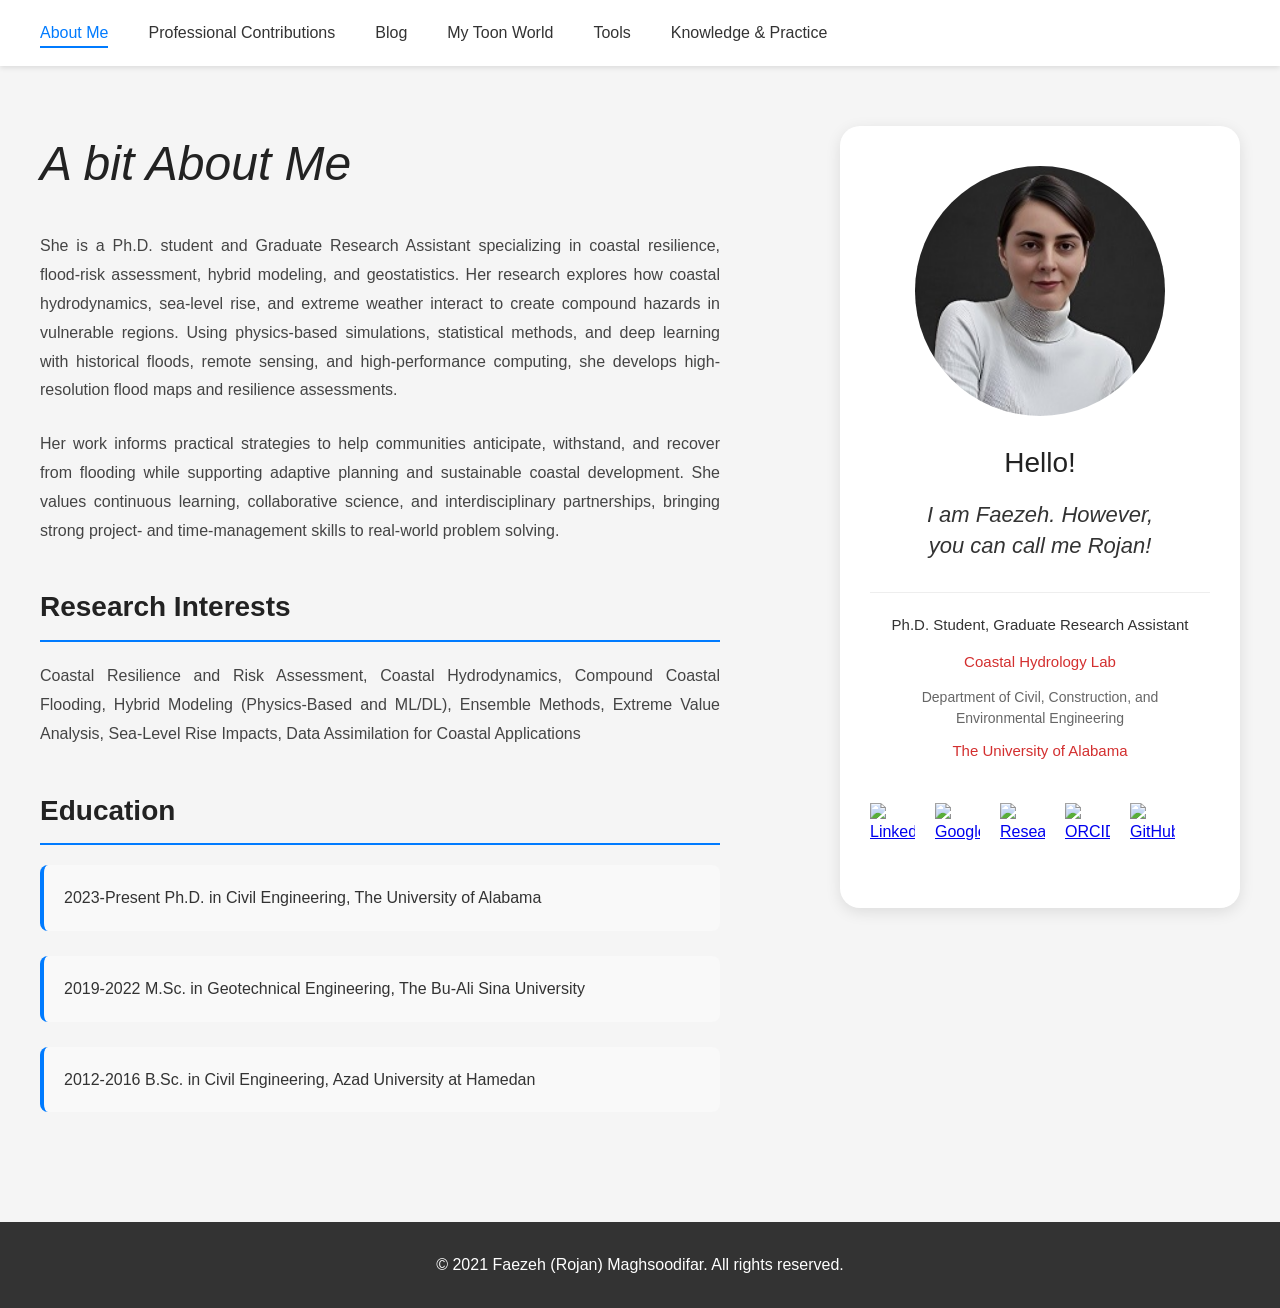
==== index.html @ 243ec088 "Refactor profile card and social links layout" ====
<!DOCTYPE html>
<html lang="en">
<head>
    <meta charset="UTF-8">
    <meta name="viewport" content="width=device-width, initial-scale=1.0">
    <title>Faezeh (Rojan) - Coastal Resilience Researcher</title>
    <link rel="stylesheet" href="styles.css">
</head>
<body>
    <nav class="navbar">
        <div class="nav-container">
            <ul class="nav-menu">
                <li><a href="index.html" class="active">About Me</a></li>
                <li><a href="professional-contributions.html">Professional Contributions</a></li>
                <li><a href="blog.html">Blog</a></li>
                <li><a href="my-toon-world.html">My Toon World</a></li>
                <li><a href="tools.html">Tools</a></li>
                <li><a href="knowledge-practice.html">Knowledge & Practice</a></li>
            </ul>
        </div>
    </nav>

    <main class="main-content">
        <section class="about-section">
            <div class="about-text">
                <h1 class="about-title">A bit About Me</h1>
                
                <p class="about-paragraph">
                    She is a Ph.D. student and Graduate Research Assistant specializing in coastal resilience, 
                    flood-risk assessment, hybrid modeling, and geostatistics. Her research explores how coastal 
                    hydrodynamics, sea-level rise, and extreme weather interact to create compound hazards in 
                    vulnerable regions. Using physics-based simulations, statistical methods, and deep learning 
                    with historical floods, remote sensing, and high-performance computing, she develops 
                    high-resolution flood maps and resilience assessments.
                </p>

                <p class="about-paragraph">
                    Her work informs practical strategies to help communities anticipate, withstand, and recover 
                    from flooding while supporting adaptive planning and sustainable coastal development. She values 
                    continuous learning, collaborative science, and interdisciplinary partnerships, bringing strong 
                    project- and time-management skills to real-world problem solving.
                </p>

                <h2 class="section-title">Research Interests</h2>
                <p class="research-interests">
                    Coastal Resilience and Risk Assessment, Coastal Hydrodynamics, Compound Coastal Flooding, Hybrid 
                    Modeling (Physics-Based and ML/DL), Ensemble Methods, Extreme Value Analysis, Sea-Level Rise 
                    Impacts, Data Assimilation for Coastal Applications
                </p>

                <h2 class="section-title">Education</h2>
                <div class="education-section">
                    <div class="education-item">
                        <span class="edu-years">2023-Present</span>
                        <span class="edu-details">Ph.D. in Civil Engineering, <span class="uni-red">The University of Alabama</span></span>
                    </div>

                    <div class="education-item">
                        <span class="edu-years">2019-2022</span>
                        <span class="edu-details">M.Sc. in Geotechnical Engineering, <span class="uni-blue">The Bu-Ali Sina University</span></span>
                    </div>

                    <div class="education-item">
                        <span class="edu-years">2012-2016</span>
                        <span class="edu-details">B.Sc. in Civil Engineering, <span class="uni-blue">Azad University at Hamedan</span></span>
                    </div>
                </div>
            </div>

            <div class="profile-card">
                <div class="profile-image">
                    <img src="profile-photo.jpg" alt="Faezeh (Rojan)">
                </div>                
                <h2 class="greeting">Hello!</h2>
                <p class="name-intro">
                    <em>I am Faezeh. However,<br>you can call me Rojan!</em>
                </p>
                <div class="profile-details">
                    <p class="profile-title">Ph.D. Student, Graduate Research Assistant</p>
                    <p class="profile-link">
                        <a href="https://sites.ua.edu/hmoftakhari/people/" target="_blank">Coastal Hydrology Lab</a>
                    </p>
                    <p class="profile-dept">
                        Department of Civil, Construction, and<br>Environmental Engineering
                    </p>
                    <p class="profile-university">The University of Alabama</p>
                               <div class="social-links">
                    <a href="https://www.linkedin.com/in/faezeh-maghsoodifar" target="_blank" class="social-icon linkedin" title="LinkedIn">
                        <img src="https://cdn-icons-png.flaticon.com/512/174/174857.png" alt="LinkedIn">
                    </a>
                    <a href="https://scholar.google.com/citations?user=z58AdmgAAAAJ&hl=en" target="_blank" class="social-icon google-scholar" title="Google Scholar">
                        <img src="https://upload.wikimedia.org/wikipedia/commons/c/c7/Google_Scholar_logo.svg" alt="Google Scholar">
                    </a>
                    <a href="https://www.researchgate.net/profile/Faezeh-Maghsoodifar" target="_blank" class="social-icon researchgate" title="ResearchGate">
                        <img src="https://upload.wikimedia.org/wikipedia/commons/5/5e/ResearchGate_icon_SVG.svg" alt="ResearchGate">
                    </a>
                    <a href="https://orcid.org/0000-0002-6522-0712" target="_blank" class="social-icon orcid" title="ORCID">
                        <img src="https://upload.wikimedia.org/wikipedia/commons/0/06/ORCID_iD.svg" alt="ORCID">
                    </a>
                    <a href="https://github.com/FaezehMagFar" target="_blank" class="social-icon github" title="GitHub">
                        <img src="https://cdn-icons-png.flaticon.com/512/733/733553.png" alt="GitHub">
                    </a>
                </div>
                </div>
            </div>
        </section>
    </main>

    <footer class="footer">
        <p>&copy; 2021 Faezeh (Rojan) Maghsoodifar. All rights reserved.</p>
    </footer>
</body>
</html>
---- styles.css ----
/* Reset and Base Styles */
* {
    margin: 0;
    padding: 0;
    box-sizing: border-box;
}

body {
    font-family: 'Segoe UI', Tahoma, Geneva, Verdana, sans-serif;
    line-height: 1.6;
    color: #333;
    background-color: #f5f5f5;
}

/* Navigation Bar */
.navbar {
    background-color: #ffffff;
    box-shadow: 0 2px 5px rgba(0, 0, 0, 0.1);
    position: sticky;
    top: 0;
    z-index: 1000;
    padding: 0;
}

.nav-container {
    max-width: 1400px;
    margin: 0 auto;
    display: flex;
    justify-content: space-between;
    align-items: center;
    padding: 20px 40px;
}

.nav-menu {
    display: flex;
    list-style: none;
    gap: 40px;
}

.nav-menu a {
    text-decoration: none;
    color: #333;
    font-size: 16px;
    font-weight: 500;
    transition: color 0.3s ease;
    padding: 5px 0;
}

.nav-menu a:hover,
.nav-menu a.active {
    color: #007bff;
}

.nav-menu a.active {
    border-bottom: 2px solid #007bff;
}

.login-btn {
    display: flex;
    align-items: center;
    gap: 8px;
    padding: 10px 20px;
    background-color: transparent;
    border: 1px solid #ddd;
    border-radius: 20px;
    cursor: pointer;
    font-size: 14px;
    color: #666;
    transition: all 0.3s ease;
}

.login-btn:hover {
    background-color: #f0f0f0;
    border-color: #999;
}

.user-icon {
    font-size: 18px;
}

/* Main Content */
.main-content {
    max-width: 1400px;
    margin: 60px auto;
    padding: 0 40px;
}

/* About Section */
.about-section {
    display: grid;
    grid-template-columns: 1fr 400px;
    gap: 80px;
    align-items: start;
}

.about-text {
    padding-right: 40px;
}

.about-title {
    font-size: 48px;
    font-style: italic;
    font-weight: 400;
    margin-bottom: 30px;
    color: #222;
}

.about-paragraph {
    font-size: 16px;
    line-height: 1.8;
    margin-bottom: 25px;
    color: #444;
    text-align: justify;
}

/* Social Links */
.social-links {
    display: flex;
    gap: 20px;
    margin-top: 40px;
}

/* Research Interests Section */
.section-title {
    font-size: 28px;
    font-weight: 600;
    color: #222;
    margin-top: 40px;
    margin-bottom: 20px;
    border-bottom: 2px solid #007bff;
    padding-bottom: 10px;
}

.research-interests {
    font-size: 16px;
    line-height: 1.8;
    color: #444;
    text-align: justify;
    margin-bottom: 30px;
}

/* Education Section */
.education-section {
    display: flex;
    flex-direction: column;
    gap: 25px;
    margin-bottom: 30px;
}

.education-item {
    padding: 20px;
    background-color: #f9f9f9;
    border-radius: 8px;
    border-left: 4px solid #007bff;
}

.education-header {
    display: flex;
    justify-content: space-between;
    align-items: baseline;
    margin-bottom: 8px;
    flex-wrap: wrap;
    gap: 10px;
}

.degree {
    font-size: 18px;
    font-weight: 600;
    color: #222;
    margin: 0;
}

.years {
    font-size: 14px;
    color: #666;
    font-weight: 500;
}

.institution {
    font-size: 15px;
    color: #555;
    margin: 0;
}

/* Social Links */
.social-links {
    display: flex;
    gap: 20px;
    margin-top: 40px;
}

.social-icon {
    width: 45px;
    height: 45px;
    display: flex;
    align-items: center;
    justify-content: center;
    transition: transform 0.3s ease;
}

.social-icon img {
    width: 100%;
    height: 100%;
    object-fit: contain;
}

.social-icon:hover {
    transform: translateY(-3px);
}

/* Profile Card */
.profile-card {
    background-color: #fff;
    border-radius: 20px;
    padding: 40px 30px;
    box-shadow: 0 4px 15px rgba(0, 0, 0, 0.1);
    text-align: center;
    position: sticky;
    top: 120px;
}

.profile-image {
    width: 250px;
    height: 250px;
    margin: 0 auto 25px;
    border-radius: 50%;
    overflow: hidden;
    background-color: #f0f0f0;
}

.profile-image img {
    width: 100%;
    height: 100%;
    object-fit: cover;
}

.greeting {
    font-size: 28px;
    font-weight: 500;
    margin-bottom: 15px;
    color: #222;
}

.name-intro {
    font-size: 22px;
    font-style: italic;
    margin-bottom: 30px;
    color: #333;
    line-height: 1.4;
}

.profile-details {
    text-align: center;
    padding: 20px 0;
    border-top: 1px solid #eee;
}

.profile-title {
    font-size: 15px;
    font-weight: 500;
    margin-bottom: 12px;
    color: #333;
}

.profile-link {
    margin-bottom: 12px;
}

.profile-link a {
    color: #d32f2f;
    text-decoration: none;
    font-weight: 500;
    font-size: 15px;
}

.profile-link a:hover {
    text-decoration: underline;
}

.profile-dept {
    font-size: 14px;
    color: #666;
    margin-bottom: 10px;
    line-height: 1.5;
}

.profile-university {
    font-size: 15px;
    color: #d32f2f;
    font-weight: 500;
}

/* Footer */
.footer {
    background-color: #333;
    color: #fff;
    text-align: center;
    padding: 30px 20px;
    margin-top: 80px;
}

/* Page Header */
.page-header {
    text-align: center;
    margin-bottom: 60px;
}

.page-header h1 {
    font-size: 48px;
    font-weight: 600;
    color: #222;
    margin-bottom: 15px;
}

.subtitle {
    font-size: 18px;
    color: #666;
    font-style: italic;
}

/* Content Sections */
.content-section {
    margin-bottom: 60px;
}

.content-section h2 {
    font-size: 32px;
    color: #222;
    margin-bottom: 30px;
    border-bottom: 3px solid #007bff;
    padding-bottom: 10px;
}

/* Publications & Presentations */
.publications-list,
.presentations-list,
.projects-list {
    display: flex;
    flex-direction: column;
    gap: 30px;
}

.publication-item,
.presentation-item,
.project-item {
    background-color: #fff;
    padding: 30px;
    border-radius: 10px;
    box-shadow: 0 2px 8px rgba(0, 0, 0, 0.1);
    transition: transform 0.3s ease, box-shadow 0.3s ease;
}

.publication-item:hover,
.presentation-item:hover,
.project-item:hover {
    transform: translateY(-5px);
    box-shadow: 0 4px 15px rgba(0, 0, 0, 0.15);
}

.publication-item h3,
.presentation-item h3,
.project-item h3 {
    font-size: 22px;
    color: #007bff;
    margin-bottom: 10px;
}

.authors,
.journal,
.conference,
.project-role,
.project-duration {
    color: #666;
    font-size: 14px;
    margin-bottom: 8px;
}

.description {
    color: #444;
    line-height: 1.6;
    margin-top: 15px;
}

.read-more {
    display: inline-block;
    margin-top: 15px;
    color: #007bff;
    text-decoration: none;
    font-weight: 500;
    transition: color 0.3s ease;
}

.read-more:hover {
    color: #0056b3;
}

/* Blog Section */
.blog-section {
    display: flex;
    flex-direction: column;
    gap: 40px;
}

.blog-post {
    background-color: #fff;
    padding: 40px;
    border-radius: 10px;
    box-shadow: 0 2px 8px rgba(0, 0, 0, 0.1);
}

.post-date {
    color: #999;
    font-size: 14px;
    margin-bottom: 10px;
}

.post-title {
    font-size: 28px;
    color: #222;
    margin-bottom: 15px;
}

.post-meta {
    display: flex;
    gap: 20px;
    margin-bottom: 20px;
    font-size: 14px;
    color: #666;
}

.post-excerpt {
    color: #444;
    line-height: 1.8;
    margin-bottom: 20px;
}

/* Gallery Section (My Toon World) */
.gallery-section {
    padding: 20px 0;
}

.gallery-grid {
    display: grid;
    grid-template-columns: repeat(auto-fill, minmax(300px, 1fr));
    gap: 30px;
}

.gallery-item {
    background-color: #fff;
    border-radius: 10px;
    overflow: hidden;
    box-shadow: 0 2px 8px rgba(0, 0, 0, 0.1);
    transition: transform 0.3s ease;
}

.gallery-item:hover {
    transform: translateY(-5px);
}

.gallery-image {
    width: 100%;
    height: 250px;
    background-color: #f0f0f0;
    overflow: hidden;
}

.gallery-image img {
    width: 100%;
    height: 100%;
    object-fit: cover;
}

.gallery-title {
    font-size: 20px;
    color: #222;
    padding: 20px 20px 10px;
}

.gallery-description {
    color: #666;
    padding: 0 20px 20px;
    line-height: 1.6;
}

/* Tools Section */
.tools-section {
    display: flex;
    flex-direction: column;
    gap: 50px;
}

.tools-category h2 {
    font-size: 28px;
    color: #222;
    margin-bottom: 25px;
    border-bottom: 2px solid #007bff;
    padding-bottom: 10px;
}

.tools-grid {
    display: grid;
    grid-template-columns: repeat(auto-fill, minmax(350px, 1fr));
    gap: 25px;
}

.tool-card {
    background-color: #fff;
    padding: 30px;
    border-radius: 10px;
    box-shadow: 0 2px 8px rgba(0, 0, 0, 0.1);
    transition: transform 0.3s ease;
}

.tool-card:hover {
    transform: translateY(-3px);
}

.tool-card h3 {
    font-size: 22px;
    color: #007bff;
    margin-bottom: 10px;
}

.tool-type {
    color: #999;
    font-size: 14px;
    margin-bottom: 15px;
}

.tool-description {
    color: #444;
    line-height: 1.6;
}

/* Knowledge & Practice */
.methodology-list {
    display: flex;
    flex-direction: column;
    gap: 25px;
}

.methodology-item {
    background-color: #fff;
    padding: 30px;
    border-radius: 10px;
    box-shadow: 0 2px 8px rgba(0, 0, 0, 0.1);
}

.methodology-item h3 {
    font-size: 22px;
    color: #007bff;
    margin-bottom: 15px;
}

.methodology-item p {
    color: #444;
    line-height: 1.6;
}

.skills-grid {
    display: grid;
    grid-template-columns: repeat(auto-fit, minmax(250px, 1fr));
    gap: 30px;
}

.skill-category {
    background-color: #fff;
    padding: 30px;
    border-radius: 10px;
    box-shadow: 0 2px 8px rgba(0, 0, 0, 0.1);
}

.skill-category h3 {
    font-size: 20px;
    color: #007bff;
    margin-bottom: 20px;
}

.skills-list {
    list-style: none;
}

.skills-list li {
    padding: 10px 0;
    color: #444;
    border-bottom: 1px solid #eee;
}

.skills-list li:last-child {
    border-bottom: none;
}

.research-areas {
    display: grid;
    grid-template-columns: repeat(auto-fit, minmax(300px, 1fr));
    gap: 30px;
}

.area-card {
    background-color: #fff;
    padding: 30px;
    border-radius: 10px;
    box-shadow: 0 2px 8px rgba(0, 0, 0, 0.1);
}

.area-card h3 {
    font-size: 22px;
    color: #007bff;
    margin-bottom: 15px;
}

.area-card p {
    color: #444;
    line-height: 1.6;
}

/* Responsive Design */
@media (max-width: 1024px) {
    .about-section {
        grid-template-columns: 1fr;
        gap: 40px;
    }
    
    .profile-card {
        position: relative;
        top: 0;
    }
    
    .nav-menu {
        gap: 20px;
    }
    
    .tools-grid {
        grid-template-columns: 1fr;
    }
}

@media (max-width: 768px) {
    .nav-container {
        flex-direction: column;
        gap: 20px;
    }
    
    .nav-menu {
        flex-wrap: wrap;
        justify-content: center;
        gap: 15px;
    }
    
    .main-content {
        padding: 0 20px;
    }
    
    .about-text {
        padding-right: 0;
    }
    
    .about-title {
        font-size: 36px;
    }
    
    .page-header h1 {
        font-size: 36px;
    }
    
    .gallery-grid {
        grid-template-columns: 1fr;
    }
    
    .skills-grid {
        grid-template-columns: 1fr;
    }
    
    .research-areas {
        grid-template-columns: 1fr;
    }
}
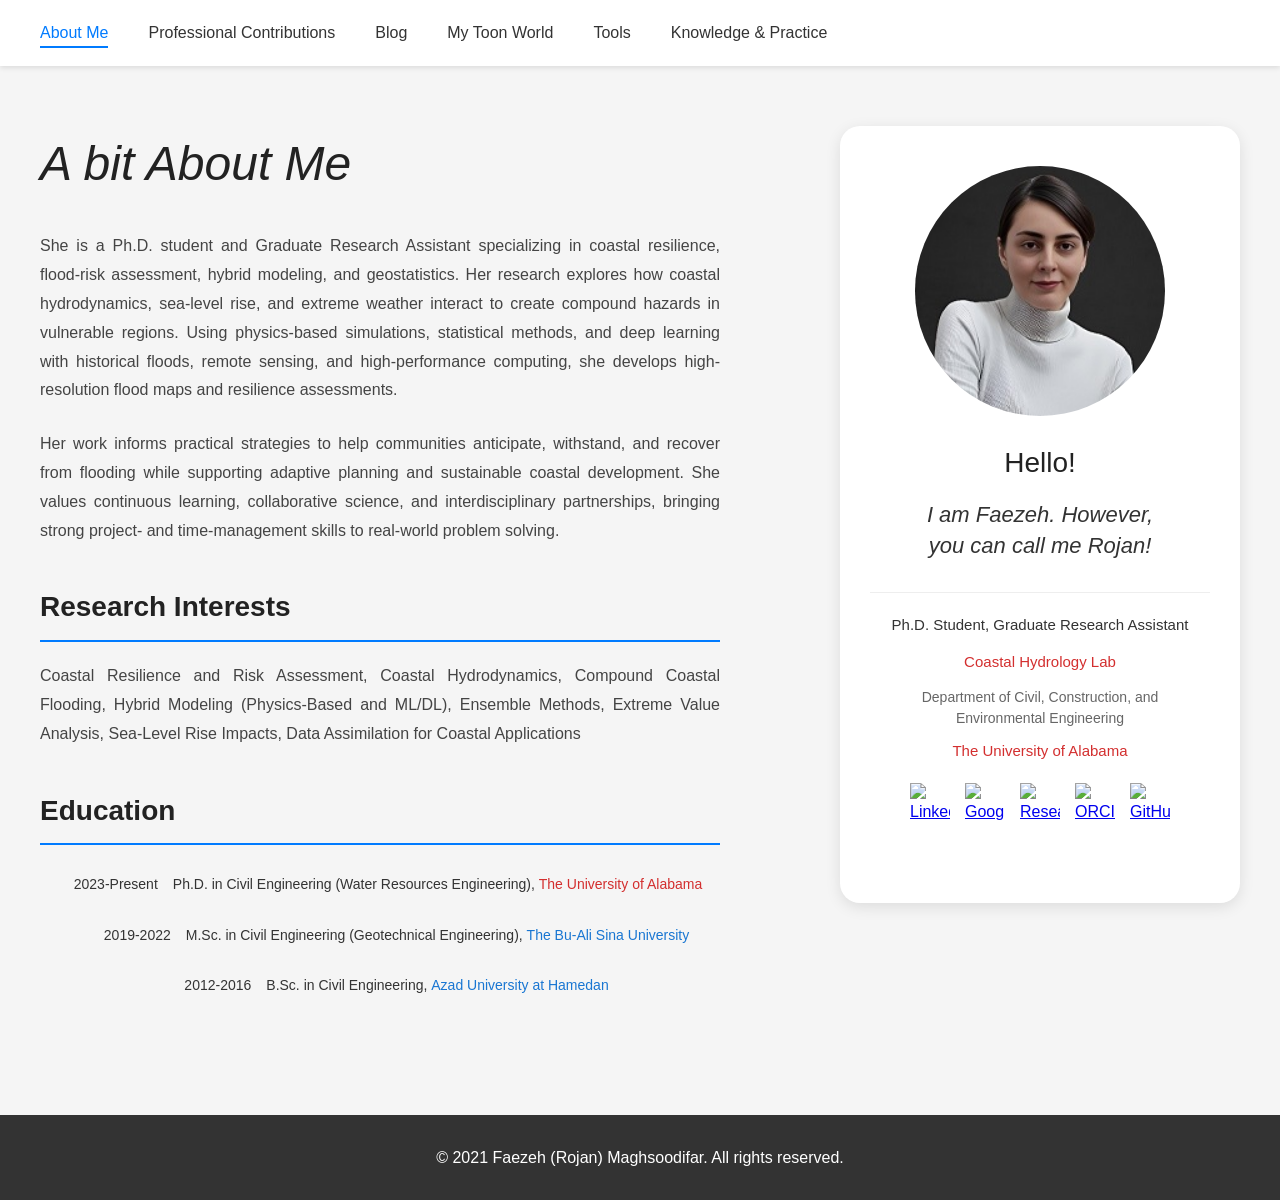
==== commit e3a2332f: "Fix HTML structure in education section" ====
--- a/index.html
+++ b/index.html
@@ -51,17 +51,17 @@
                 <h2 class="section-title">Education</h2>
                 <div class="education-section">
                     <div class="education-item">
-                        <span class="edu-years">2023-Present</span>
-                        <span class="edu-details">Ph.D. in Civil Engineering, <span class="uni-red">The University of Alabama</span></span>
+                        <span class="edu-years">2023-Present</span></span></span>
+                        <span class="edu-details">Ph.D. in Civil Engineering (Water Resources Engineering), <span class="uni-red">The University of Alabama</span></span>
                     </div>
 
                     <div class="education-item">
-                        <span class="edu-years">2019-2022</span>
-                        <span class="edu-details">M.Sc. in Geotechnical Engineering, <span class="uni-blue">The Bu-Ali Sina University</span></span>
+                        <span class="edu-years">2019-2022</span></span></span>
+                        <span class="edu-details">M.Sc. in Civil Engineering (Geotechnical Engineering), <span class="uni-blue">The Bu-Ali Sina University</span></span>
                     </div>
 
                     <div class="education-item">
-                        <span class="edu-years">2012-2016</span>
+                        <span class="edu-years">2012-2016</span></span></span>
                         <span class="edu-details">B.Sc. in Civil Engineering, <span class="uni-blue">Azad University at Hamedan</span></span>
                     </div>
                 </div>
--- a/styles.css
+++ b/styles.css
@@ -143,43 +143,40 @@
 .education-section {
     display: flex;
     flex-direction: column;
-    gap: 25px;
+    gap: 12px;
     margin-bottom: 30px;
+    align-items: center;
 }
 
 .education-item {
-    padding: 20px;
-    background-color: #f9f9f9;
-    border-radius: 8px;
-    border-left: 4px solid #007bff;
-}
-
-.education-header {
-    display: flex;
-    justify-content: space-between;
+    display: flex;
+    gap: 15px;
     align-items: baseline;
-    margin-bottom: 8px;
-    flex-wrap: wrap;
-    gap: 10px;
-}
-
-.degree {
-    font-size: 18px;
-    font-weight: 600;
-    color: #222;
-    margin: 0;
-}
-
-.years {
+    padding: 8px 0;
     font-size: 14px;
-    color: #666;
-    font-weight: 500;
-}
-
-.institution {
-    font-size: 15px;
-    color: #555;
-    margin: 0;
+}
+
+.edu-years {
+    font-weight: 500;
+    color: #333;
+    min-width: 100px;
+    flex-shrink: 0;
+    text-align: right;
+}
+
+.edu-details {
+    color: #333;
+    line-height: 1.6;
+}
+
+.uni-red {
+    color: #d32f2f;
+    font-weight: 500;
+}
+
+.uni-blue {
+    color: #1976d2;
+    font-weight: 500;
 }
 
 /* Social Links */
@@ -187,6 +184,14 @@
     display: flex;
     gap: 20px;
     margin-top: 40px;
+}
+
+/* Social links in profile card */
+.profile-card .social-links {
+    justify-content: center;
+    margin-top: 20px;
+    margin-bottom: 20px;
+    gap: 15px;
 }
 
 .social-icon {
@@ -196,6 +201,11 @@
     align-items: center;
     justify-content: center;
     transition: transform 0.3s ease;
+}
+
+.profile-card .social-icon {
+    width: 40px;
+    height: 40px;
 }
 
 .social-icon img {
@@ -238,6 +248,7 @@
     font-size: 28px;
     font-weight: 500;
     margin-bottom: 15px;
+    margin-top: 10px;
     color: #222;
 }
 
@@ -674,4 +685,13 @@
     .research-areas {
         grid-template-columns: 1fr;
     }
-}
+    
+    .education-item {
+        flex-direction: column;
+        gap: 5px;
+    }
+    
+    .edu-years {
+        min-width: auto;
+    }
+}
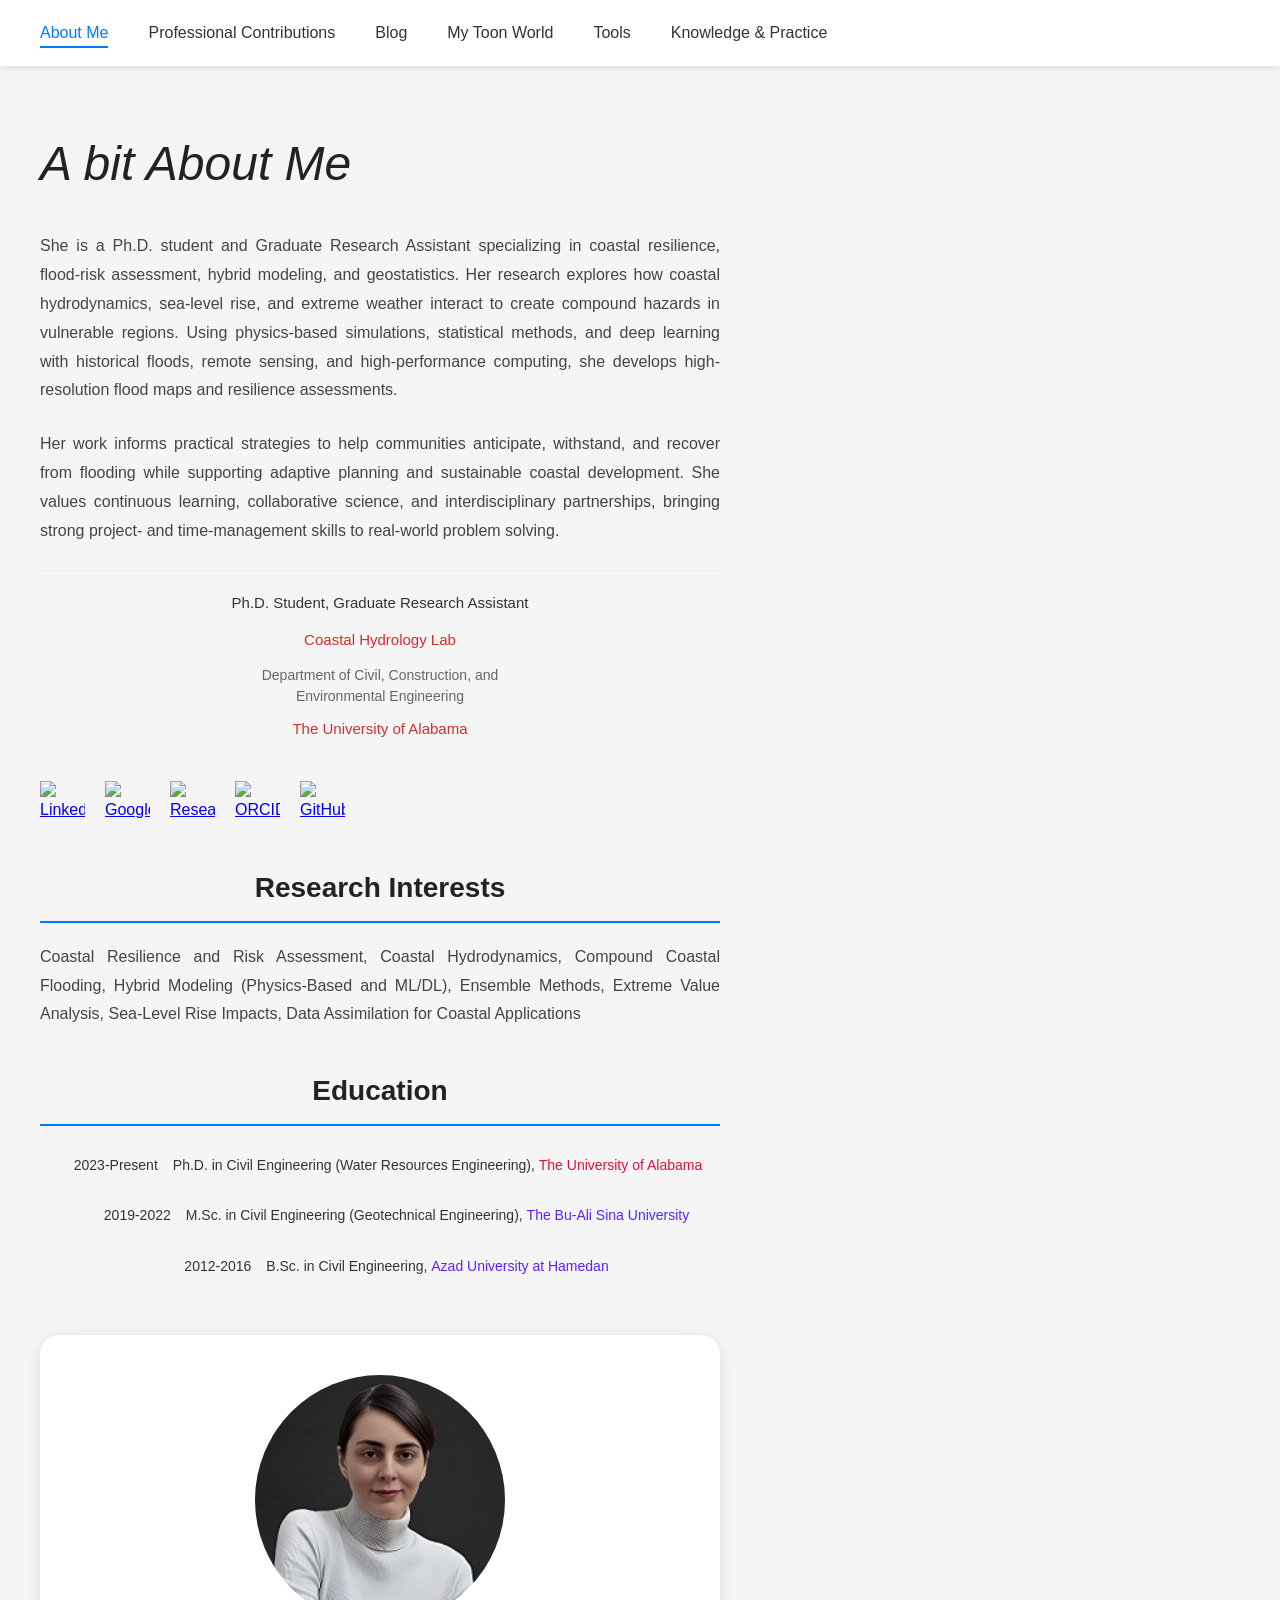
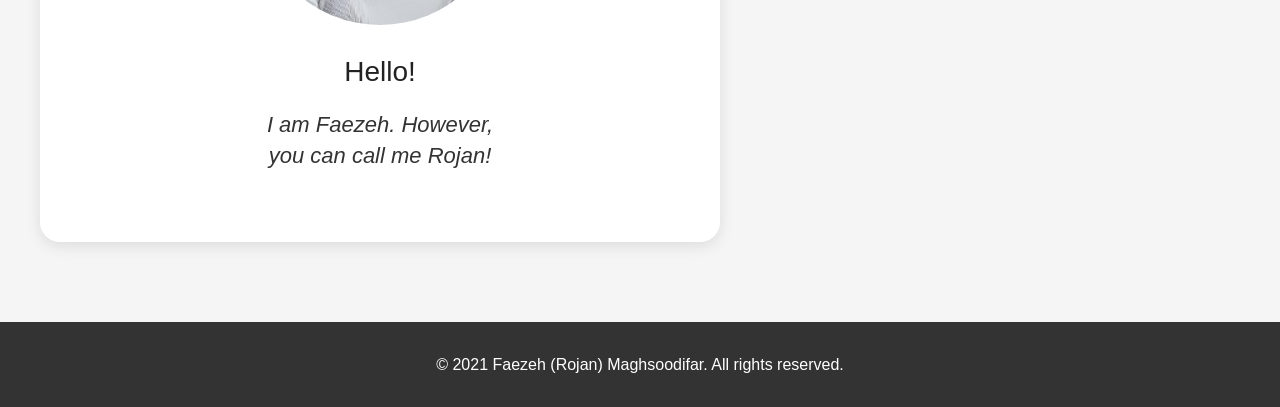
==== commit f0633b08: "Add profile details section to index.html" ====
--- a/index.html
+++ b/index.html
@@ -40,6 +40,32 @@
                     continuous learning, collaborative science, and interdisciplinary partnerships, bringing strong 
                     project- and time-management skills to real-world problem solving.
                 </p>
+                <div class="profile-details">
+                    <p class="profile-title">Ph.D. Student, Graduate Research Assistant</p>
+                    <p class="profile-link">
+                        <a href="https://sites.ua.edu/hmoftakhari/people/" target="_blank">Coastal Hydrology Lab</a>
+                    </p>
+                    <p class="profile-dept">
+                        Department of Civil, Construction, and<br>Environmental Engineering
+                    </p>
+                    <p class="profile-university">The University of Alabama</p>
+                               <div class="social-links">
+                    <a href="https://www.linkedin.com/in/faezeh-maghsoodifar" target="_blank" class="social-icon linkedin" title="LinkedIn">
+                        <img src="https://cdn-icons-png.flaticon.com/512/174/174857.png" alt="LinkedIn">
+                    </a>
+                    <a href="https://scholar.google.com/citations?user=z58AdmgAAAAJ&hl=en" target="_blank" class="social-icon google-scholar" title="Google Scholar">
+                        <img src="https://upload.wikimedia.org/wikipedia/commons/c/c7/Google_Scholar_logo.svg" alt="Google Scholar">
+                    </a>
+                    <a href="https://www.researchgate.net/profile/Faezeh-Maghsoodifar" target="_blank" class="social-icon researchgate" title="ResearchGate">
+                        <img src="https://upload.wikimedia.org/wikipedia/commons/5/5e/ResearchGate_icon_SVG.svg" alt="ResearchGate">
+                    </a>
+                    <a href="https://orcid.org/0000-0002-6522-0712" target="_blank" class="social-icon orcid" title="ORCID">
+                        <img src="https://upload.wikimedia.org/wikipedia/commons/0/06/ORCID_iD.svg" alt="ORCID">
+                    </a>
+                    <a href="https://github.com/FaezehMagFar" target="_blank" class="social-icon github" title="GitHub">
+                        <img src="https://cdn-icons-png.flaticon.com/512/733/733553.png" alt="GitHub">
+                    </a>
+                </div>
 
                 <h2 class="section-title">Research Interests</h2>
                 <p class="research-interests">
@@ -75,32 +101,6 @@
                 <p class="name-intro">
                     <em>I am Faezeh. However,<br>you can call me Rojan!</em>
                 </p>
-                <div class="profile-details">
-                    <p class="profile-title">Ph.D. Student, Graduate Research Assistant</p>
-                    <p class="profile-link">
-                        <a href="https://sites.ua.edu/hmoftakhari/people/" target="_blank">Coastal Hydrology Lab</a>
-                    </p>
-                    <p class="profile-dept">
-                        Department of Civil, Construction, and<br>Environmental Engineering
-                    </p>
-                    <p class="profile-university">The University of Alabama</p>
-                               <div class="social-links">
-                    <a href="https://www.linkedin.com/in/faezeh-maghsoodifar" target="_blank" class="social-icon linkedin" title="LinkedIn">
-                        <img src="https://cdn-icons-png.flaticon.com/512/174/174857.png" alt="LinkedIn">
-                    </a>
-                    <a href="https://scholar.google.com/citations?user=z58AdmgAAAAJ&hl=en" target="_blank" class="social-icon google-scholar" title="Google Scholar">
-                        <img src="https://upload.wikimedia.org/wikipedia/commons/c/c7/Google_Scholar_logo.svg" alt="Google Scholar">
-                    </a>
-                    <a href="https://www.researchgate.net/profile/Faezeh-Maghsoodifar" target="_blank" class="social-icon researchgate" title="ResearchGate">
-                        <img src="https://upload.wikimedia.org/wikipedia/commons/5/5e/ResearchGate_icon_SVG.svg" alt="ResearchGate">
-                    </a>
-                    <a href="https://orcid.org/0000-0002-6522-0712" target="_blank" class="social-icon orcid" title="ORCID">
-                        <img src="https://upload.wikimedia.org/wikipedia/commons/0/06/ORCID_iD.svg" alt="ORCID">
-                    </a>
-                    <a href="https://github.com/FaezehMagFar" target="_blank" class="social-icon github" title="GitHub">
-                        <img src="https://cdn-icons-png.flaticon.com/512/733/733553.png" alt="GitHub">
-                    </a>
-                </div>
                 </div>
             </div>
         </section>
--- a/styles.css
+++ b/styles.css
@@ -170,12 +170,12 @@
 }
 
 .uni-red {
-    color: #d32f2f;
+    color: #DC143C;
     font-weight: 500;
 }
 
 .uni-blue {
-    color: #1976d2;
+    color: #5B23FF;
     font-weight: 500;
 }
 
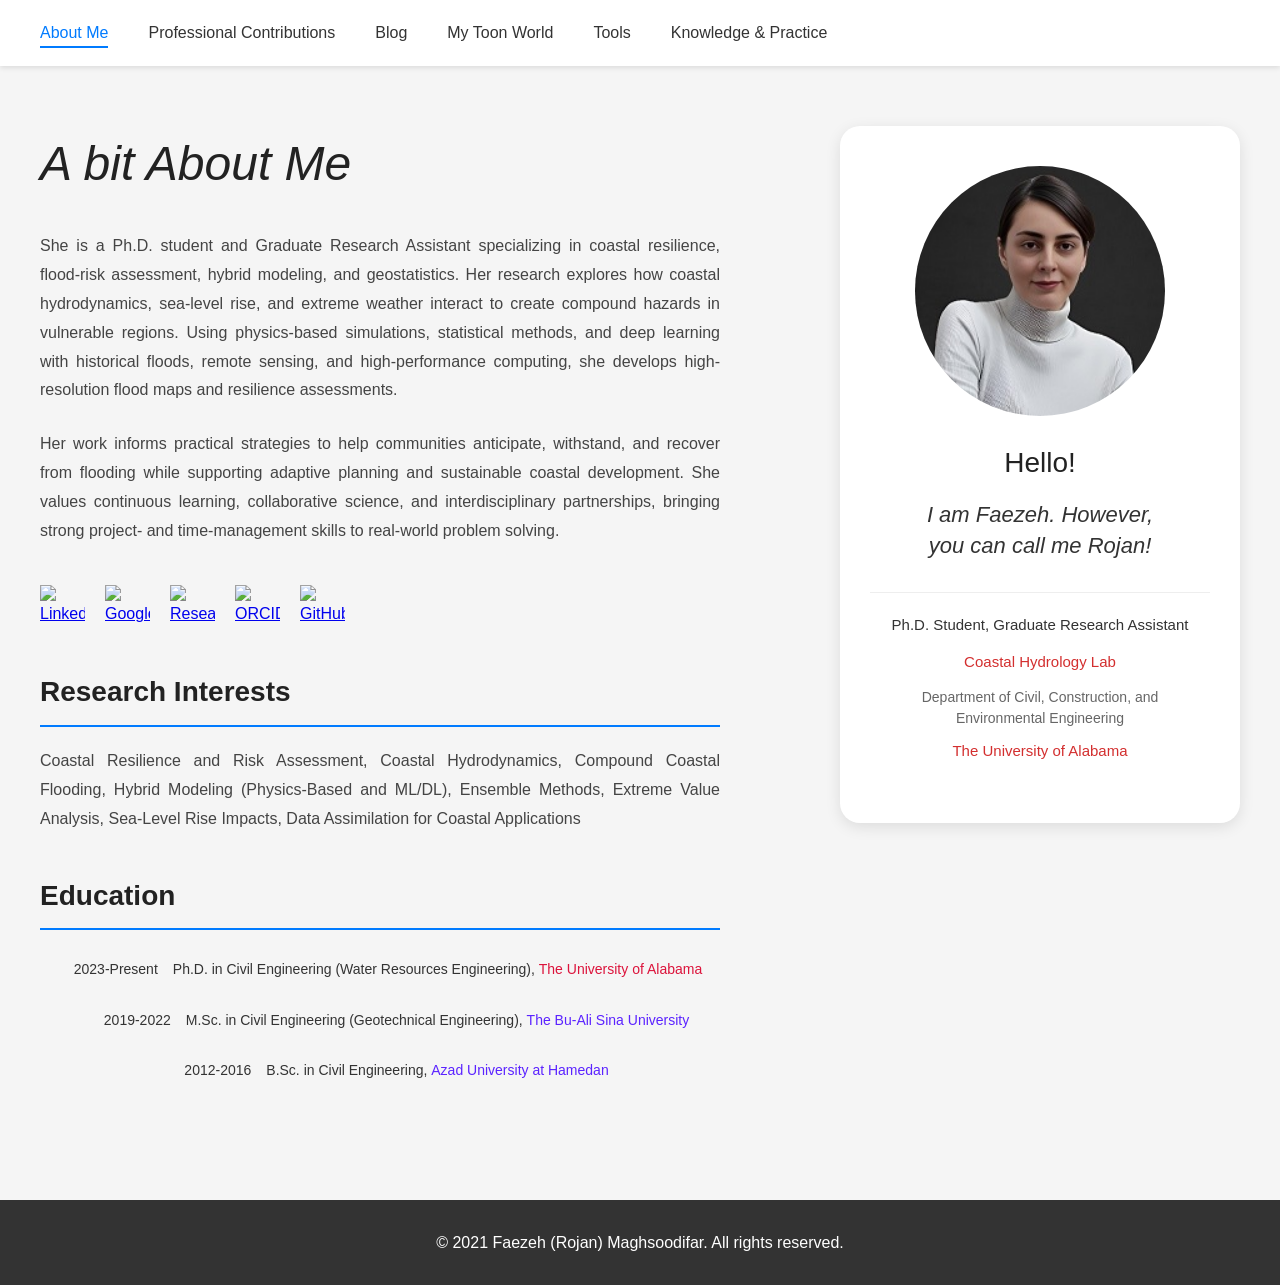
==== commit 641b6b8d: "Reorganize profile details and social links section" ====
--- a/index.html
+++ b/index.html
@@ -40,16 +40,7 @@
                     continuous learning, collaborative science, and interdisciplinary partnerships, bringing strong 
                     project- and time-management skills to real-world problem solving.
                 </p>
-                <div class="profile-details">
-                    <p class="profile-title">Ph.D. Student, Graduate Research Assistant</p>
-                    <p class="profile-link">
-                        <a href="https://sites.ua.edu/hmoftakhari/people/" target="_blank">Coastal Hydrology Lab</a>
-                    </p>
-                    <p class="profile-dept">
-                        Department of Civil, Construction, and<br>Environmental Engineering
-                    </p>
-                    <p class="profile-university">The University of Alabama</p>
-                               <div class="social-links">
+                <div class="social-links">
                     <a href="https://www.linkedin.com/in/faezeh-maghsoodifar" target="_blank" class="social-icon linkedin" title="LinkedIn">
                         <img src="https://cdn-icons-png.flaticon.com/512/174/174857.png" alt="LinkedIn">
                     </a>
@@ -101,6 +92,15 @@
                 <p class="name-intro">
                     <em>I am Faezeh. However,<br>you can call me Rojan!</em>
                 </p>
+                <div class="profile-details">
+                    <p class="profile-title">Ph.D. Student, Graduate Research Assistant</p>
+                    <p class="profile-link">
+                        <a href="https://sites.ua.edu/hmoftakhari/people/" target="_blank">Coastal Hydrology Lab</a>
+                    </p>
+                    <p class="profile-dept">
+                        Department of Civil, Construction, and<br>Environmental Engineering
+                    </p>
+                    <p class="profile-university">The University of Alabama</p>
                 </div>
             </div>
         </section>
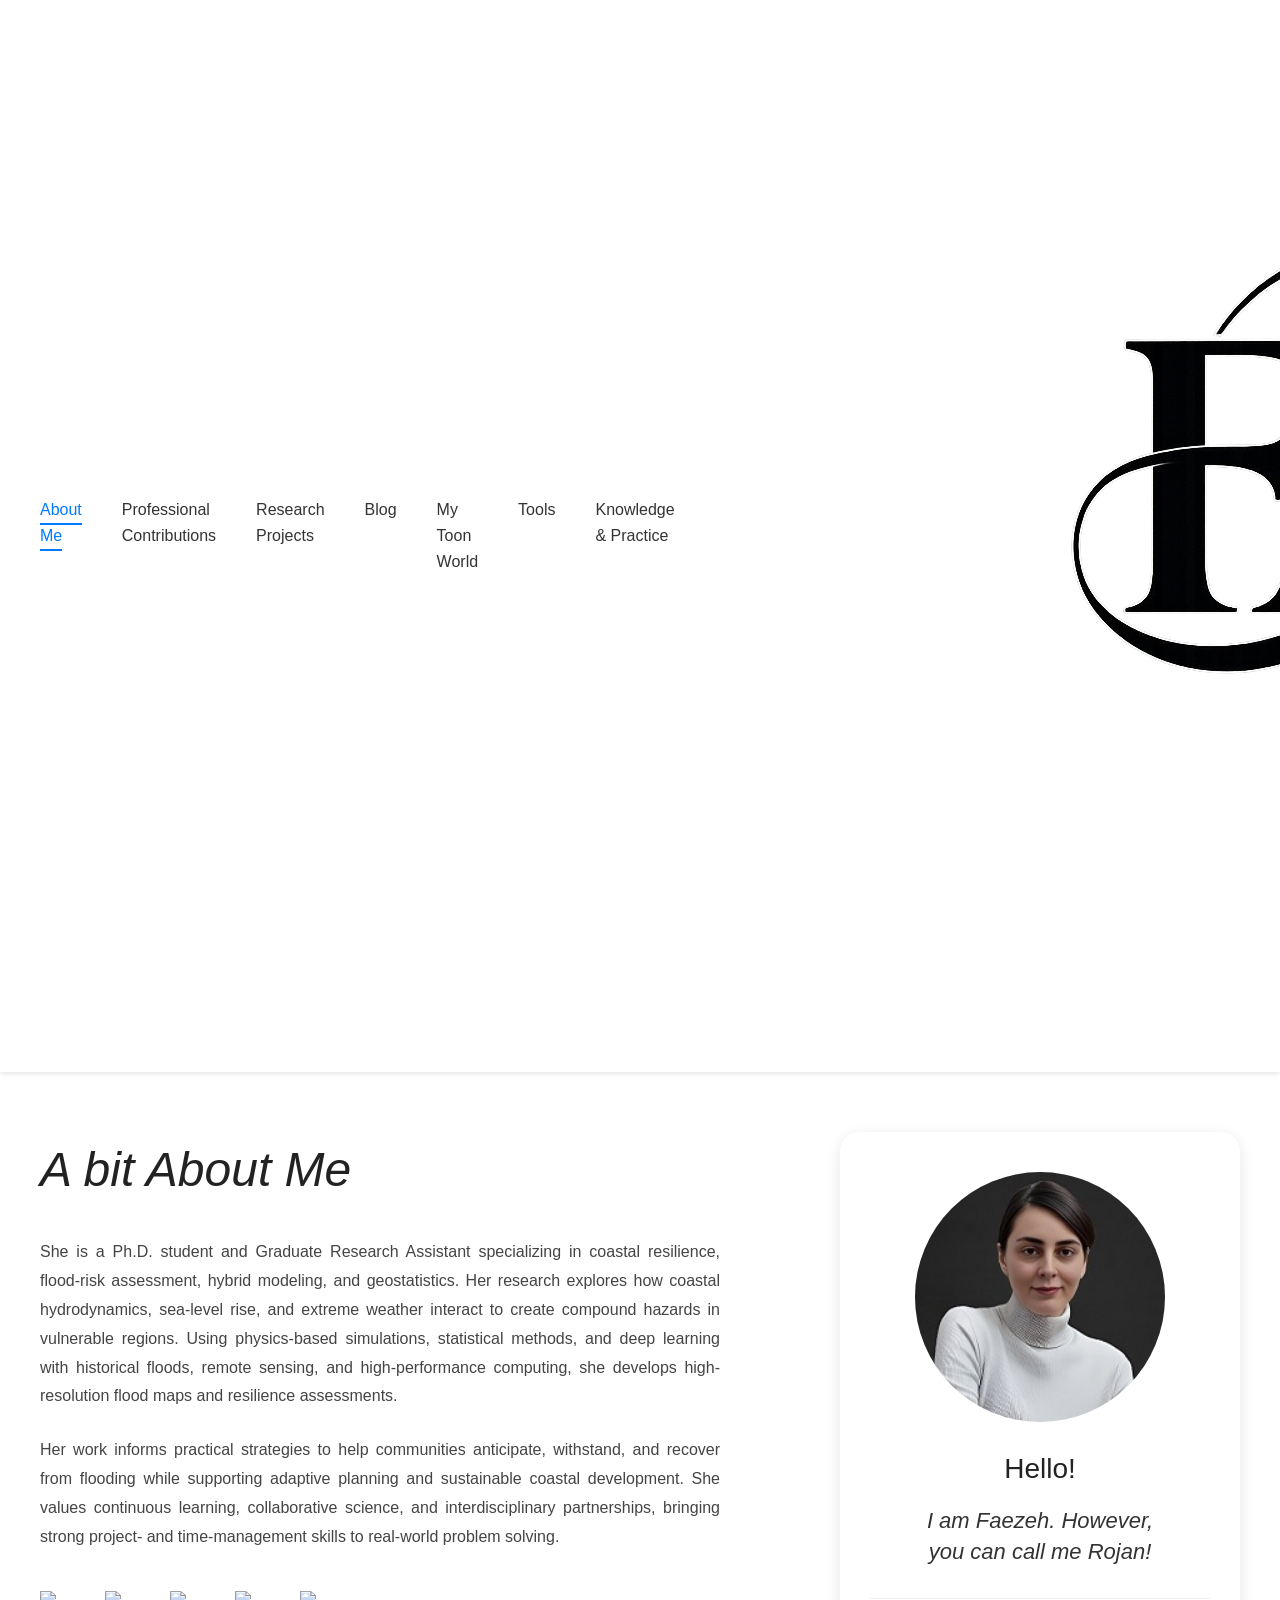
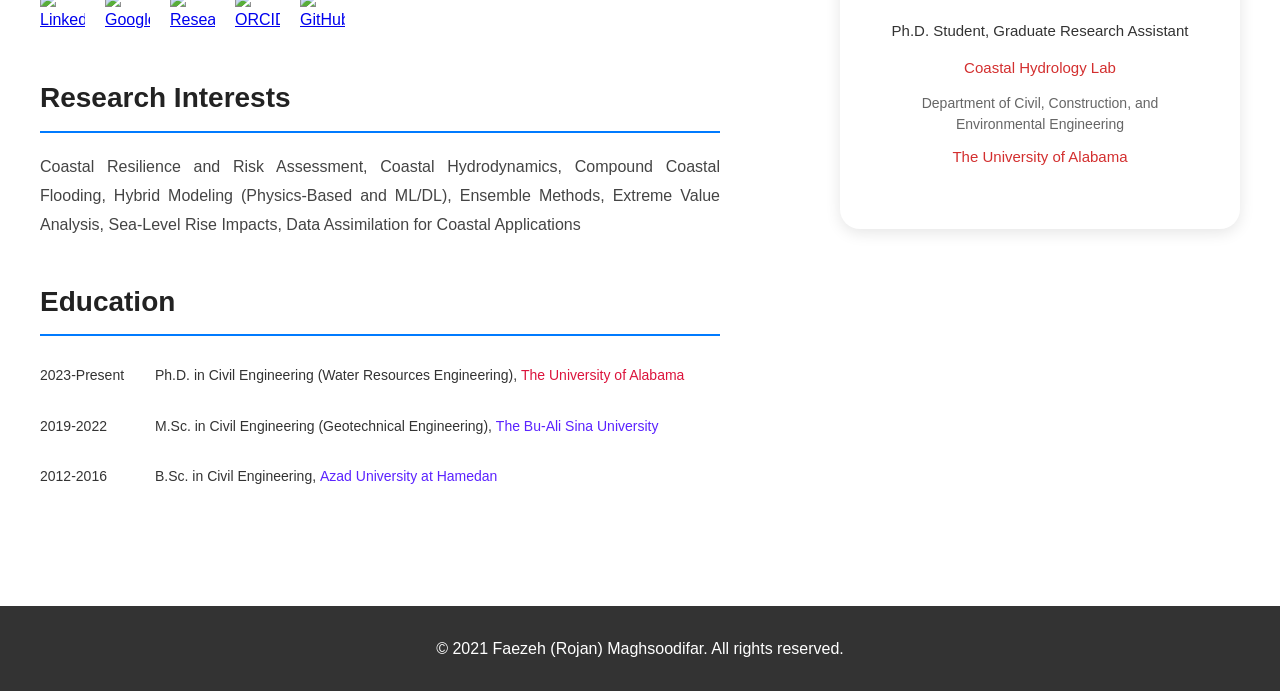
==== commit f8524246: "Add Research Projects link and logo to navigation" ====
--- a/index.html
+++ b/index.html
@@ -12,11 +12,15 @@
             <ul class="nav-menu">
                 <li><a href="index.html" class="active">About Me</a></li>
                 <li><a href="professional-contributions.html">Professional Contributions</a></li>
+                <li><a href="research-projects.html">Research Projects</a></li>
                 <li><a href="blog.html">Blog</a></li>
                 <li><a href="my-toon-world.html">My Toon World</a></li>
                 <li><a href="tools.html">Tools</a></li>
                 <li><a href="knowledge-practice.html">Knowledge & Practice</a></li>
             </ul>
+            <a href="index.html" class="nav-logo">
+                <img src="logo.png" alt="FMF Logo">
+            </a>
         </div>
     </nav>
 
--- a/styles.css
+++ b/styles.css
@@ -9,7 +9,7 @@
     font-family: 'Segoe UI', Tahoma, Geneva, Verdana, sans-serif;
     line-height: 1.6;
     color: #333;
-    background-color: #f5f5f5;
+    background-color: #ffffff;
 }
 
 /* Navigation Bar */
@@ -145,7 +145,7 @@
     flex-direction: column;
     gap: 12px;
     margin-bottom: 30px;
-    align-items: center;
+    align-items: left;
 }
 
 .education-item {
@@ -161,7 +161,7 @@
     color: #333;
     min-width: 100px;
     flex-shrink: 0;
-    text-align: right;
+    text-align: left;
 }
 
 .edu-details {
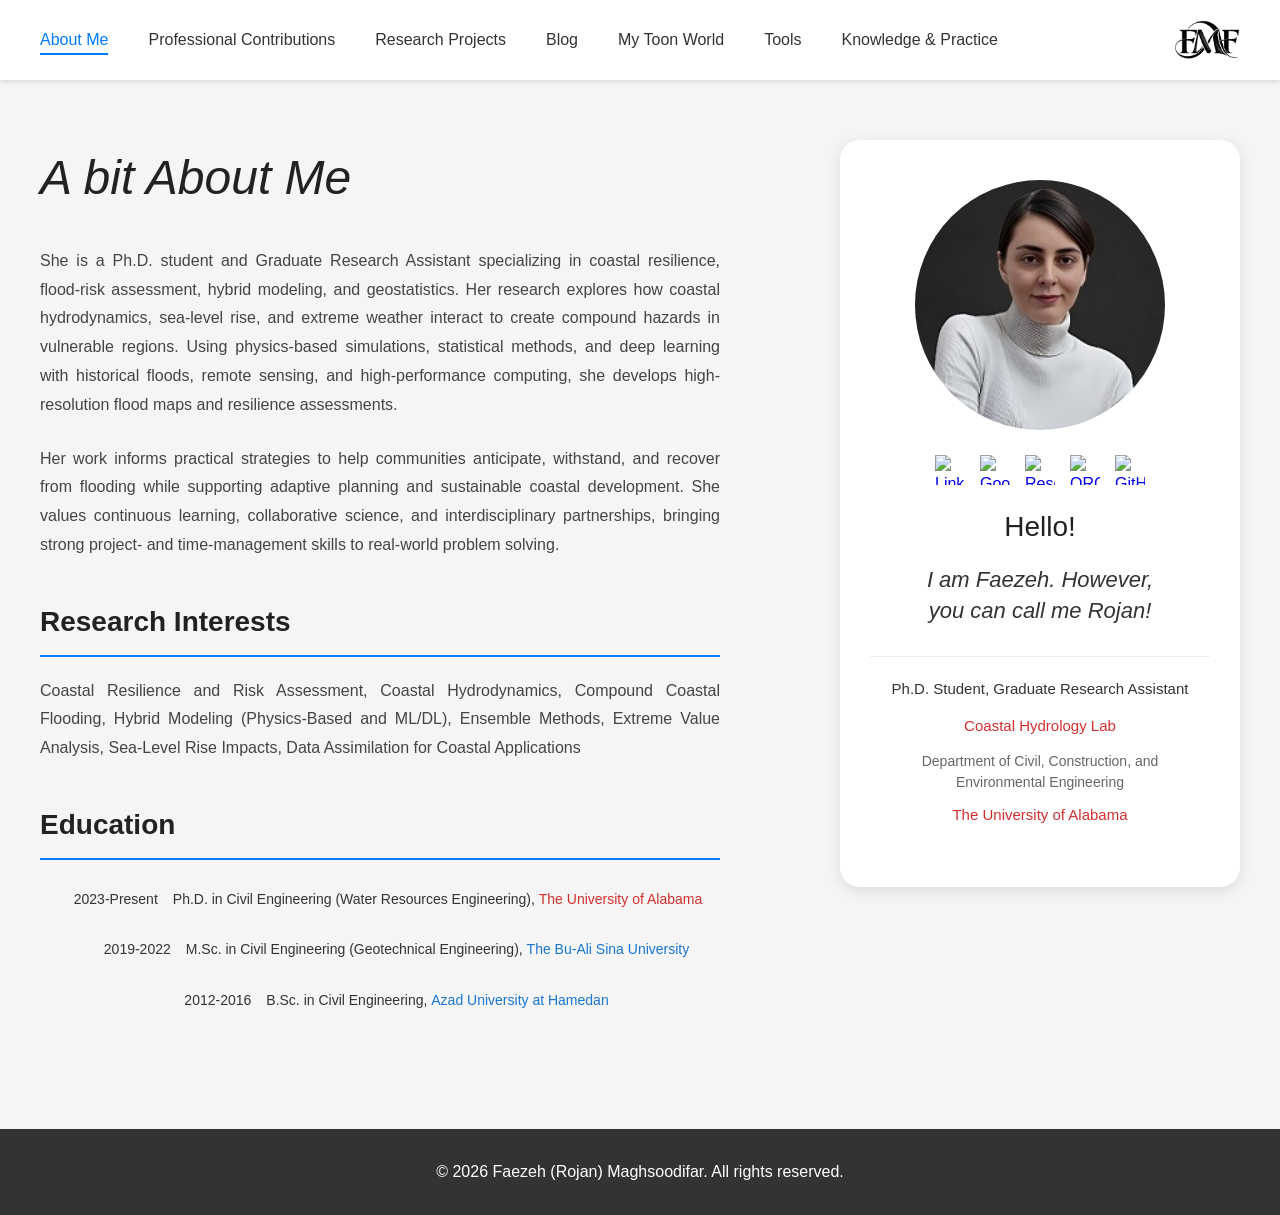
==== commit 1dc90dc1: "Remove social links and update copyright year Removed social links section and updated footer copyri" ====
--- a/index.html
+++ b/index.html
@@ -44,6 +44,38 @@
                     continuous learning, collaborative science, and interdisciplinary partnerships, bringing strong 
                     project- and time-management skills to real-world problem solving.
                 </p>
+
+                <h2 class="section-title">Research Interests</h2>
+                <p class="research-interests">
+                    Coastal Resilience and Risk Assessment, Coastal Hydrodynamics, Compound Coastal Flooding, Hybrid 
+                    Modeling (Physics-Based and ML/DL), Ensemble Methods, Extreme Value Analysis, Sea-Level Rise 
+                    Impacts, Data Assimilation for Coastal Applications
+                </p>
+
+                <h2 class="section-title">Education</h2>
+                <div class="education-section">
+                    <div class="education-item">
+                        <span class="edu-years">2023-Present</span>
+                        <span class="edu-details">Ph.D. in Civil Engineering (Water Resources Engineering), <span class="uni-red">The University of Alabama</span></span>
+                    </div>
+
+                    <div class="education-item">
+                        <span class="edu-years">2019-2022</span>
+                        <span class="edu-details">M.Sc. in Civil Engineering (Geotechnical Engineering), <span class="uni-blue">The Bu-Ali Sina University</span></span>
+                    </div>
+
+                    <div class="education-item">
+                        <span class="edu-years">2012-2016</span>
+                        <span class="edu-details">B.Sc. in Civil Engineering, <span class="uni-blue">Azad University at Hamedan</span></span>
+                    </div>
+                </div>
+            </div>
+
+            <div class="profile-card">
+                <div class="profile-image">
+                    <img src="profile-photo.jpg" alt="Faezeh (Rojan)">
+                </div>
+                
                 <div class="social-links">
                     <a href="https://www.linkedin.com/in/faezeh-maghsoodifar" target="_blank" class="social-icon linkedin" title="LinkedIn">
                         <img src="https://cdn-icons-png.flaticon.com/512/174/174857.png" alt="LinkedIn">
@@ -61,37 +93,7 @@
                         <img src="https://cdn-icons-png.flaticon.com/512/733/733553.png" alt="GitHub">
                     </a>
                 </div>
-
-                <h2 class="section-title">Research Interests</h2>
-                <p class="research-interests">
-                    Coastal Resilience and Risk Assessment, Coastal Hydrodynamics, Compound Coastal Flooding, Hybrid 
-                    Modeling (Physics-Based and ML/DL), Ensemble Methods, Extreme Value Analysis, Sea-Level Rise 
-                    Impacts, Data Assimilation for Coastal Applications
-                </p>
-
-                <h2 class="section-title">Education</h2>
-                <div class="education-section">
-                    <div class="education-item">
-                        <span class="edu-years">2023-Present</span></span></span>
-                        <span class="edu-details">Ph.D. in Civil Engineering (Water Resources Engineering), <span class="uni-red">The University of Alabama</span></span>
-                    </div>
-
-                    <div class="education-item">
-                        <span class="edu-years">2019-2022</span></span></span>
-                        <span class="edu-details">M.Sc. in Civil Engineering (Geotechnical Engineering), <span class="uni-blue">The Bu-Ali Sina University</span></span>
-                    </div>
-
-                    <div class="education-item">
-                        <span class="edu-years">2012-2016</span></span></span>
-                        <span class="edu-details">B.Sc. in Civil Engineering, <span class="uni-blue">Azad University at Hamedan</span></span>
-                    </div>
-                </div>
-            </div>
-
-            <div class="profile-card">
-                <div class="profile-image">
-                    <img src="profile-photo.jpg" alt="Faezeh (Rojan)">
-                </div>                
+                
                 <h2 class="greeting">Hello!</h2>
                 <p class="name-intro">
                     <em>I am Faezeh. However,<br>you can call me Rojan!</em>
@@ -111,7 +113,7 @@
     </main>
 
     <footer class="footer">
-        <p>&copy; 2021 Faezeh (Rojan) Maghsoodifar. All rights reserved.</p>
+        <p>&copy; 2026 Faezeh (Rojan) Maghsoodifar. All rights reserved.</p>
     </footer>
 </body>
 </html>
--- a/styles.css
+++ b/styles.css
@@ -9,7 +9,7 @@
     font-family: 'Segoe UI', Tahoma, Geneva, Verdana, sans-serif;
     line-height: 1.6;
     color: #333;
-    background-color: #ffffff;
+    background-color: #f5f5f5;
 }
 
 /* Navigation Bar */
@@ -29,6 +29,22 @@
     justify-content: space-between;
     align-items: center;
     padding: 20px 40px;
+}
+
+.nav-logo {
+    display: flex;
+    align-items: center;
+    height: 40px;
+}
+
+.nav-logo img {
+    height: 40px;
+    width: auto;
+    transition: transform 0.3s ease;
+}
+
+.nav-logo:hover img {
+    transform: scale(1.05);
 }
 
 .nav-menu {
@@ -145,7 +161,7 @@
     flex-direction: column;
     gap: 12px;
     margin-bottom: 30px;
-    align-items: left;
+    align-items: center;
 }
 
 .education-item {
@@ -161,7 +177,7 @@
     color: #333;
     min-width: 100px;
     flex-shrink: 0;
-    text-align: left;
+    text-align: right;
 }
 
 .edu-details {
@@ -170,12 +186,12 @@
 }
 
 .uni-red {
-    color: #DC143C;
+    color: #d32f2f;
     font-weight: 500;
 }
 
 .uni-blue {
-    color: #5B23FF;
+    color: #1976d2;
     font-weight: 500;
 }
 
@@ -195,8 +211,8 @@
 }
 
 .social-icon {
-    width: 45px;
-    height: 45px;
+    width: 35px;
+    height: 35px;
     display: flex;
     align-items: center;
     justify-content: center;
@@ -204,8 +220,8 @@
 }
 
 .profile-card .social-icon {
-    width: 40px;
-    height: 40px;
+    width: 30px;
+    height: 30px;
 }
 
 .social-icon img {
@@ -310,6 +326,69 @@
     margin-top: 80px;
 }
 
+/* Publications Page Styles */
+.publications-header {
+    text-align: center;
+    margin-bottom: 60px;
+}
+
+.publications-header h1 {
+    font-size: 42px;
+    font-weight: 600;
+    color: #222;
+    margin-bottom: 25px;
+    line-height: 1.3;
+}
+
+.social-links-pub {
+    display: flex;
+    justify-content: center;
+    gap: 15px;
+    margin-top: 20px;
+    padding-bottom: 20px;
+    border-bottom: 2px solid #e0e0e0;
+}
+
+.pub-section {
+    margin-bottom: 50px;
+}
+
+.pub-section-title {
+    font-size: 24px;
+    font-weight: 700;
+    color: #222;
+    margin-bottom: 25px;
+    text-decoration: underline;
+}
+
+.pub-item {
+    margin-bottom: 20px;
+}
+
+.pub-item p {
+    font-size: 15px;
+    line-height: 1.8;
+    color: #333;
+    text-align: justify;
+}
+
+.pub-item strong {
+    font-weight: 600;
+}
+
+.pub-item em {
+    font-style: italic;
+}
+
+.pub-item a {
+    color: #1976d2;
+    text-decoration: underline;
+}
+
+.pub-item a:hover {
+    color: #0d47a1;
+}
+
 /* Page Header */
 .page-header {
     text-align: center;
@@ -327,6 +406,37 @@
     font-size: 18px;
     color: #666;
     font-style: italic;
+    margin-bottom: 20px;
+}
+
+.page-header .social-links-pub {
+    display: flex;
+    flex-direction: row;
+    justify-content: center;
+    align-items: center;
+    gap: 15px;
+    margin-top: 20px;
+    flex-wrap: nowrap;
+}
+
+.page-header .social-icon {
+    width: 40px;
+    height: 40px;
+    display: inline-flex;
+    align-items: center;
+    justify-content: center;
+    transition: transform 0.3s ease;
+    flex-shrink: 0;
+}
+
+.page-header .social-icon img {
+    width: 100%;
+    height: 100%;
+    object-fit: contain;
+}
+
+.page-header .social-icon:hover {
+    transform: translateY(-3px);
 }
 
 /* Content Sections */
@@ -652,6 +762,15 @@
         gap: 20px;
     }
     
+    .nav-logo {
+        order: -1;
+        margin-bottom: 10px;
+    }
+    
+    .nav-logo img {
+        height: 35px;
+    }
+    
     .nav-menu {
         flex-wrap: wrap;
         justify-content: center;
@@ -674,6 +793,15 @@
         font-size: 36px;
     }
     
+    .publications-header h1 {
+        font-size: 32px;
+    }
+    
+    .pub-item p {
+        font-size: 14px;
+        text-align: left;
+    }
+    
     .gallery-grid {
         grid-template-columns: 1fr;
     }
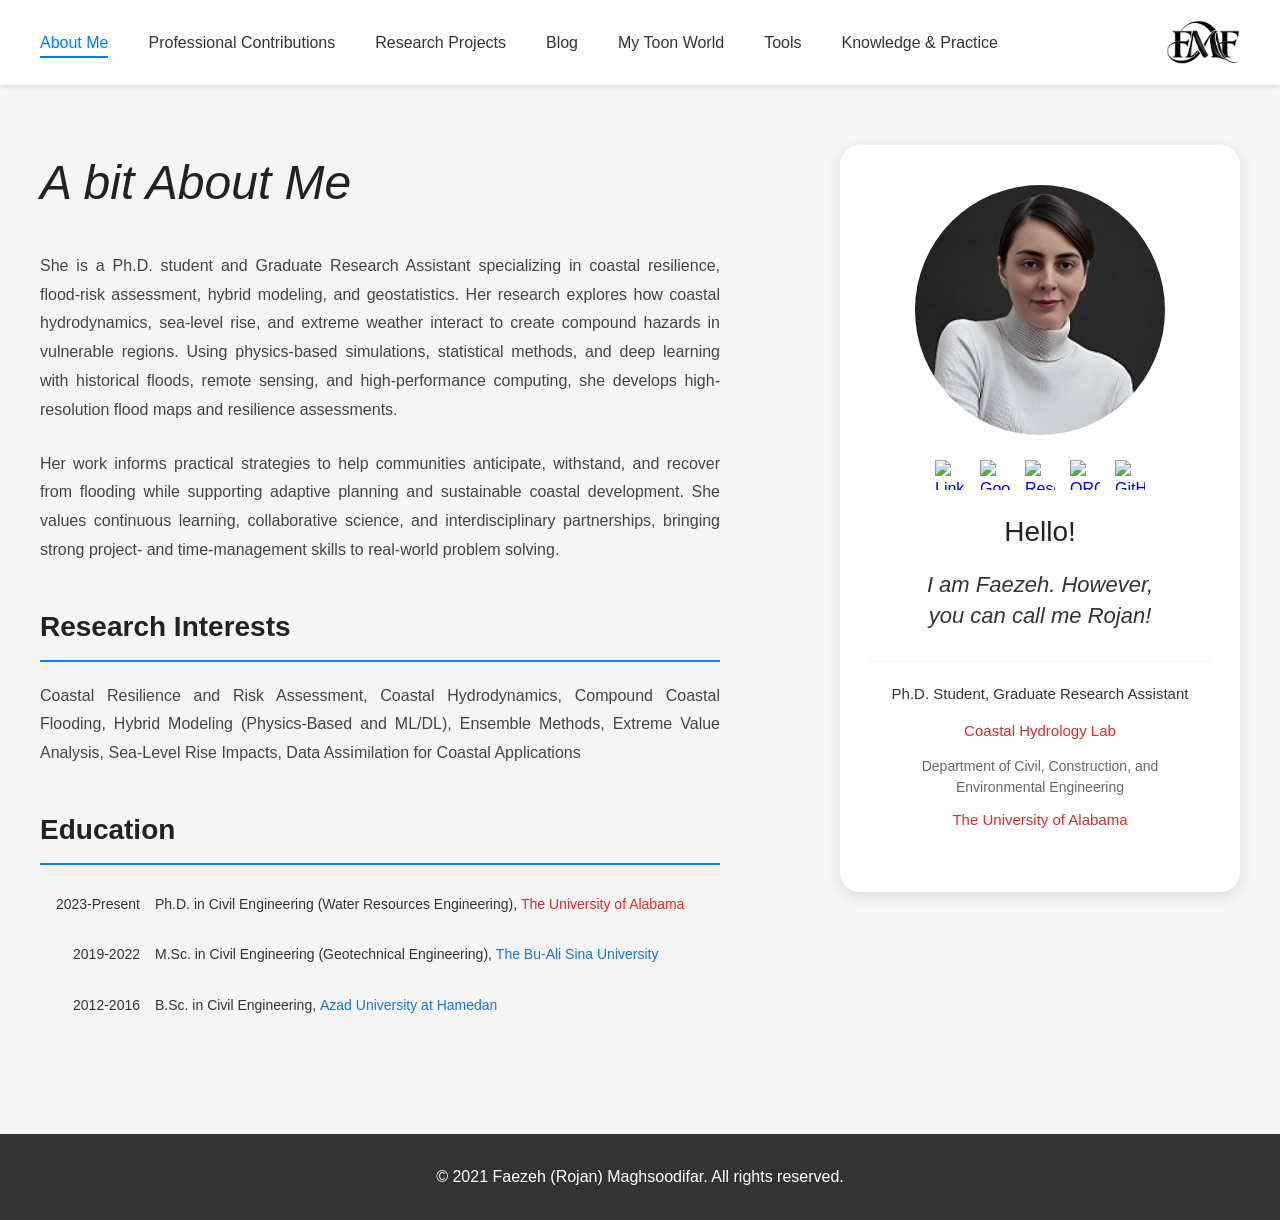
==== commit 590977d3: "Update copyright year in footer" ====
--- a/index.html
+++ b/index.html
@@ -113,7 +113,7 @@
     </main>
 
     <footer class="footer">
-        <p>&copy; 2026 Faezeh (Rojan) Maghsoodifar. All rights reserved.</p>
+        <p>&copy; 2021 Faezeh (Rojan) Maghsoodifar. All rights reserved.</p>
     </footer>
 </body>
 </html>
--- a/styles.css
+++ b/styles.css
@@ -34,11 +34,11 @@
 .nav-logo {
     display: flex;
     align-items: center;
-    height: 40px;
+    height: 45px;
 }
 
 .nav-logo img {
-    height: 40px;
+    height: 45px;
     width: auto;
     transition: transform 0.3s ease;
 }
@@ -161,7 +161,7 @@
     flex-direction: column;
     gap: 12px;
     margin-bottom: 30px;
-    align-items: center;
+    align-items: left;
 }
 
 .education-item {
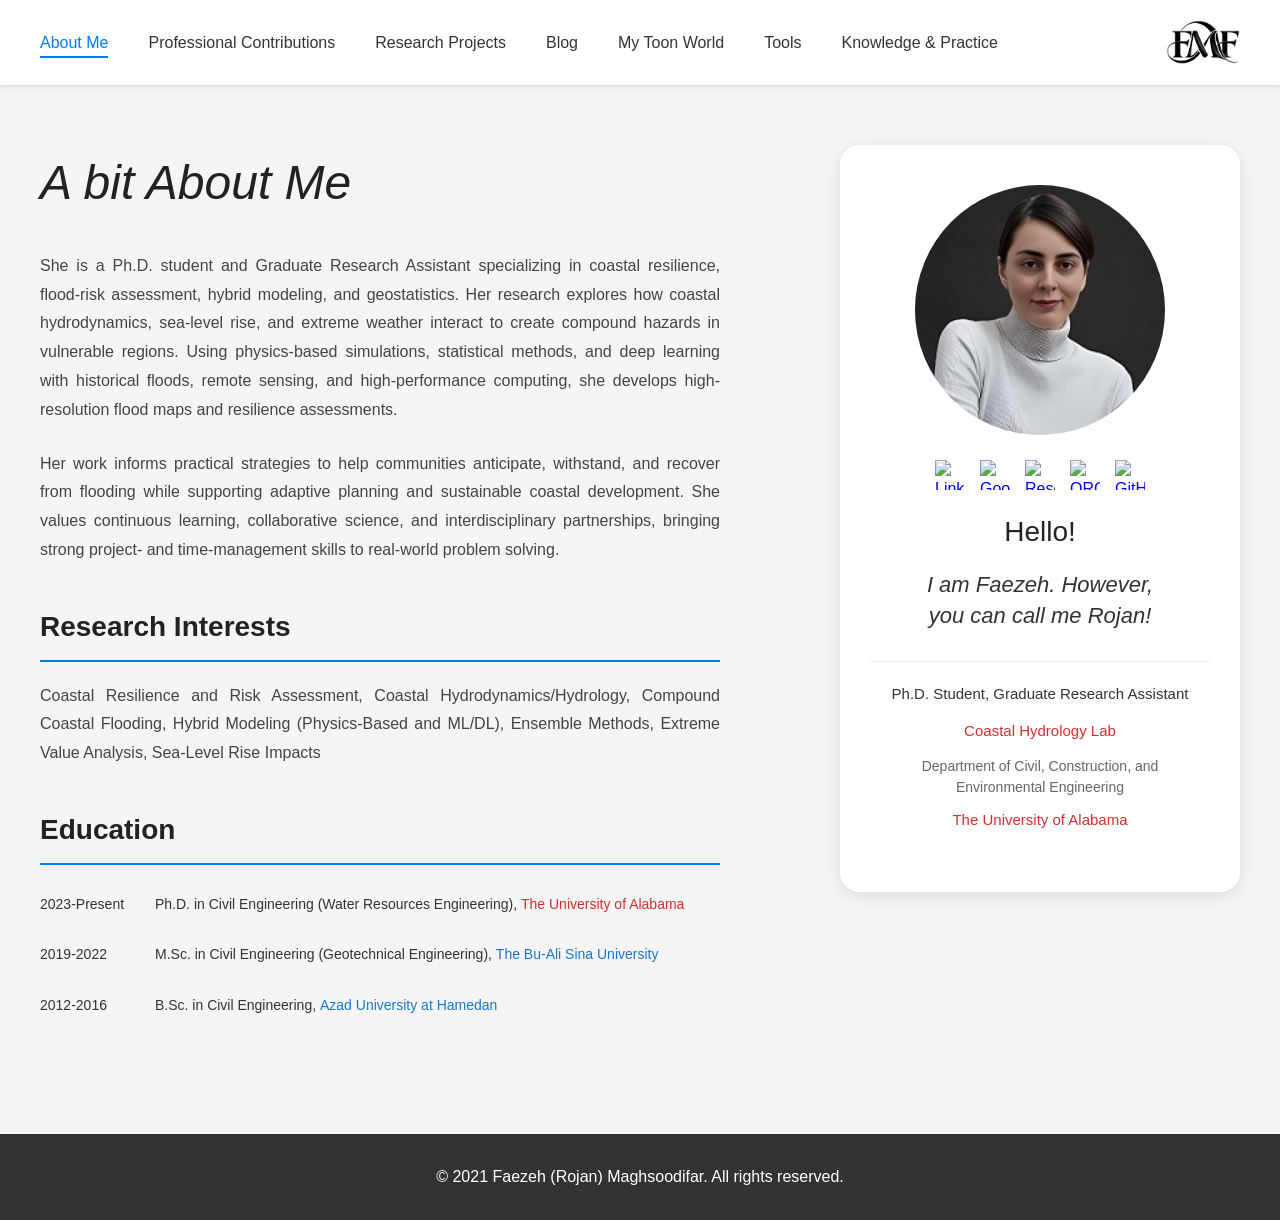
==== commit a5c5632c: "Update index.html" ====
--- a/index.html
+++ b/index.html
@@ -47,9 +47,9 @@
 
                 <h2 class="section-title">Research Interests</h2>
                 <p class="research-interests">
-                    Coastal Resilience and Risk Assessment, Coastal Hydrodynamics, Compound Coastal Flooding, Hybrid 
+                    Coastal Resilience and Risk Assessment, Coastal Hydrodynamics/Hydrology, Compound Coastal Flooding, Hybrid 
                     Modeling (Physics-Based and ML/DL), Ensemble Methods, Extreme Value Analysis, Sea-Level Rise 
-                    Impacts, Data Assimilation for Coastal Applications
+                    Impacts
                 </p>
 
                 <h2 class="section-title">Education</h2>
--- a/styles.css
+++ b/styles.css
@@ -161,7 +161,7 @@
     flex-direction: column;
     gap: 12px;
     margin-bottom: 30px;
-    align-items: left;
+    align-items: flex-start;
 }
 
 .education-item {
@@ -177,7 +177,7 @@
     color: #333;
     min-width: 100px;
     flex-shrink: 0;
-    text-align: right;
+    text-align: left;
 }
 
 .edu-details {
@@ -193,13 +193,6 @@
 .uni-blue {
     color: #1976d2;
     font-weight: 500;
-}
-
-/* Social Links */
-.social-links {
-    display: flex;
-    gap: 20px;
-    margin-top: 40px;
 }
 
 /* Social links in profile card */
@@ -345,8 +338,6 @@
     justify-content: center;
     gap: 15px;
     margin-top: 20px;
-    padding-bottom: 20px;
-    border-bottom: 2px solid #e0e0e0;
 }
 
 .pub-section {
@@ -735,6 +726,602 @@
     line-height: 1.6;
 }
 
+/* Research Projects Page Styles */
+.research-project {
+    background-color: #fff;
+    border-radius: 15px;
+    overflow: hidden;
+    box-shadow: 0 4px 15px rgba(0, 0, 0, 0.1);
+    margin-bottom: 60px;
+    transition: transform 0.3s ease, box-shadow 0.3s ease;
+    display: flex;
+    flex-direction: row;
+}
+
+.research-project:hover {
+    transform: translateY(-5px);
+    box-shadow: 0 8px 25px rgba(0, 0, 0, 0.15);
+}
+
+.project-infographic {
+    width: 40%;
+    overflow: hidden;
+    background-color: #f8f9fa;
+    display: flex;
+    align-items: center;
+    justify-content: center;
+}
+
+.project-infographic img {
+    width: 100%;
+    height: 100%;
+    object-fit: cover;
+    display: block;
+    transition: transform 0.3s ease;
+}
+
+.research-project:hover .project-infographic img {
+    transform: scale(1.05);
+}
+
+.project-details {
+    width: 60%;
+    padding: 40px;
+    display: flex;
+    flex-direction: column;
+}
+
+.project-details h2 {
+    font-size: 26px;
+    color: #222;
+    margin-bottom: 15px;
+    font-weight: 600;
+    line-height: 1.3;
+}
+
+.project-meta {
+    font-size: 14px;
+    color: #666;
+    margin-bottom: 15px;
+    padding-bottom: 12px;
+    border-bottom: 2px solid #e0e0e0;
+}
+
+.project-year {
+    font-weight: 500;
+    color: #007bff;
+}
+
+.project-status {
+    background-color: #28a745;
+    color: white;
+    padding: 3px 10px;
+    border-radius: 12px;
+    font-size: 12px;
+    font-weight: 500;
+}
+
+.project-description {
+    font-size: 15px;
+    line-height: 1.7;
+    color: #444;
+    margin-bottom: 20px;
+    text-align: justify;
+}
+
+.project-highlights {
+    margin: 20px 0;
+}
+
+.project-highlights h3 {
+    font-size: 16px;
+    color: #222;
+    margin-bottom: 12px;
+    font-weight: 600;
+}
+
+.project-highlights ul {
+    list-style: none;
+    padding-left: 0;
+}
+
+.project-highlights li {
+    padding: 8px 0 8px 25px;
+    position: relative;
+    color: #444;
+    line-height: 1.5;
+    font-size: 14px;
+}
+
+.project-highlights li::before {
+    content: "✹";
+    position: absolute;
+    left: 0;
+    color: #007bff;
+    font-weight: bold;
+    font-size: 16px;
+}
+
+.project-links {
+    margin: 20px 0;
+    display: flex;
+    gap: 10px;
+    flex-wrap: wrap;
+}
+
+.project-btn {
+    display: inline-block;
+    padding: 10px 18px;
+    background-color: #007bff;
+    color: white;
+    text-decoration: none;
+    border-radius: 8px;
+    font-weight: 500;
+    font-size: 13px;
+    transition: all 0.3s ease;
+    box-shadow: 0 2px 8px rgba(0, 123, 255, 0.2);
+}
+
+.project-btn:hover {
+    background-color: #0056b3;
+    transform: translateY(-2px);
+    box-shadow: 0 4px 12px rgba(0, 123, 255, 0.3);
+}
+
+.project-btn.secondary {
+    background-color: #6c757d;
+    box-shadow: 0 2px 8px rgba(108, 117, 125, 0.2);
+}
+
+.project-btn.secondary:hover {
+    background-color: #5a6268;
+    box-shadow: 0 4px 12px rgba(108, 117, 125, 0.3);
+}
+
+.project-collaborators {
+    font-size: 13px;
+    color: #666;
+    margin-top: 20px;
+    padding-top: 15px;
+    border-top: 1px solid #e0e0e0;
+}
+
+.project-collaborators strong {
+    color: #333;
+    font-weight: 600;
+}
+
+/* Status Badge Variations */
+.project-status.published {
+    background-color: #28a745;
+}
+
+.project-status.ongoing {
+    background-color: #007bff;
+}
+
+.project-status.completed {
+    background-color: #6c757d;
+}
+
+.project-status.in-progress {
+    background-color: #ffc107;
+    color: #333;
+}
+
+/* Blog Page Styles */
+.blog-grid {
+    display: grid;
+    grid-template-columns: repeat(auto-fill, minmax(350px, 1fr));
+    gap: 30px;
+    margin-top: 40px;
+}
+
+.blog-card {
+    background-color: #fff;
+    border-radius: 12px;
+    overflow: hidden;
+    box-shadow: 0 2px 10px rgba(0, 0, 0, 0.08);
+    transition: all 0.3s ease;
+    cursor: pointer;
+    display: flex;
+    flex-direction: column;
+}
+
+.blog-card:hover {
+    transform: translateY(-5px);
+    box-shadow: 0 8px 20px rgba(0, 0, 0, 0.12);
+}
+
+.blog-card-image {
+    width: 100%;
+    height: 200px;
+    overflow: hidden;
+    background-color: #f0f0f0;
+}
+
+.blog-card-image img {
+    width: 100%;
+    height: 100%;
+    object-fit: cover;
+    transition: transform 0.3s ease;
+}
+
+.blog-card:hover .blog-card-image img {
+    transform: scale(1.05);
+}
+
+.blog-card-content {
+    padding: 25px;
+    display: flex;
+    flex-direction: column;
+    flex-grow: 1;
+}
+
+.blog-card-header {
+    display: flex;
+    justify-content: space-between;
+    align-items: flex-start;
+    margin-bottom: 15px;
+    position: relative;
+}
+
+.author-info {
+    display: flex;
+    gap: 12px;
+    align-items: center;
+}
+
+.author-avatar {
+    width: 40px;
+    height: 40px;
+    border-radius: 50%;
+    object-fit: cover;
+}
+
+.author-details {
+    display: flex;
+    flex-direction: column;
+}
+
+.author-name {
+    font-weight: 600;
+    font-size: 14px;
+    color: #222;
+}
+
+.post-meta {
+    display: flex;
+    gap: 8px;
+    align-items: center;
+    font-size: 13px;
+    color: #666;
+}
+
+.post-dot {
+    color: #999;
+}
+
+.post-date,
+.post-read-time {
+    color: #666;
+}
+
+.post-menu-btn {
+    background: none;
+    border: none;
+    cursor: pointer;
+    padding: 8px;
+    color: #666;
+    font-size: 18px;
+    transition: color 0.3s ease;
+    border-radius: 50%;
+}
+
+.post-menu-btn:hover {
+    color: #222;
+    background-color: #f0f0f0;
+}
+
+.post-menu {
+    position: absolute;
+    top: 35px;
+    right: 0;
+    background-color: #fff;
+    border-radius: 8px;
+    box-shadow: 0 4px 15px rgba(0, 0, 0, 0.15);
+    padding: 8px 0;
+    min-width: 200px;
+    z-index: 100;
+    display: none;
+    flex-direction: column;
+}
+
+.post-menu.active {
+    display: flex;
+}
+
+.post-menu button {
+    background: none;
+    border: none;
+    padding: 12px 20px;
+    text-align: left;
+    cursor: pointer;
+    font-size: 14px;
+    color: #333;
+    transition: background-color 0.2s ease;
+    display: flex;
+    align-items: center;
+    gap: 10px;
+}
+
+.post-menu button:hover {
+    background-color: #f5f5f5;
+}
+
+.post-menu button i {
+    width: 18px;
+    color: #666;
+}
+
+.blog-card-title {
+    font-size: 22px;
+    font-weight: 600;
+    color: #222;
+    margin-bottom: 12px;
+    line-height: 1.3;
+    display: -webkit-box;
+    -webkit-line-clamp: 2;
+    -webkit-box-orient: vertical;
+    overflow: hidden;
+}
+
+.blog-card-excerpt {
+    font-size: 15px;
+    line-height: 1.6;
+    color: #555;
+    margin-bottom: 20px;
+    flex-grow: 1;
+    display: -webkit-box;
+    -webkit-line-clamp: 3;
+    -webkit-box-orient: vertical;
+    overflow: hidden;
+}
+
+.blog-card-footer {
+    display: flex;
+    justify-content: space-between;
+    align-items: center;
+    padding-top: 15px;
+    border-top: 1px solid #eee;
+}
+
+.view-count {
+    font-size: 14px;
+    color: #666;
+    display: flex;
+    align-items: center;
+    gap: 6px;
+}
+
+.view-count i {
+    color: #999;
+}
+
+/* Copy notification */
+.copy-notification {
+    position: fixed;
+    bottom: 30px;
+    right: 30px;
+    background-color: #28a745;
+    color: white;
+    padding: 15px 25px;
+    border-radius: 8px;
+    box-shadow: 0 4px 15px rgba(0, 0, 0, 0.2);
+    font-size: 14px;
+    font-weight: 500;
+    z-index: 10000;
+    opacity: 0;
+    transform: translateY(20px);
+    transition: all 0.3s ease;
+}
+
+.copy-notification.show {
+    opacity: 1;
+    transform: translateY(0);
+}
+
+/* Full Blog Post Styles */
+.blog-post-full {
+    max-width: 800px;
+    margin: 0 auto;
+    background-color: #fff;
+    padding: 50px;
+    border-radius: 12px;
+    box-shadow: 0 2px 10px rgba(0, 0, 0, 0.05);
+}
+
+.back-to-blog {
+    display: inline-flex;
+    align-items: center;
+    gap: 8px;
+    color: #007bff;
+    text-decoration: none;
+    font-weight: 500;
+    margin-bottom: 30px;
+    transition: color 0.3s ease;
+}
+
+.back-to-blog:hover {
+    color: #0056b3;
+}
+
+.post-header {
+    margin-bottom: 30px;
+}
+
+.post-title-full {
+    font-size: 42px;
+    font-weight: 700;
+    color: #222;
+    line-height: 1.2;
+    margin-bottom: 25px;
+}
+
+.post-meta-full {
+    display: flex;
+    justify-content: space-between;
+    align-items: center;
+    padding-bottom: 25px;
+    border-bottom: 2px solid #eee;
+}
+
+.author-info-full {
+    display: flex;
+    gap: 15px;
+    align-items: center;
+}
+
+.author-avatar-full {
+    width: 50px;
+    height: 50px;
+    border-radius: 50%;
+    object-fit: cover;
+}
+
+.author-name-full {
+    font-weight: 600;
+    font-size: 16px;
+    color: #222;
+    display: block;
+    margin-bottom: 5px;
+}
+
+.post-details-full {
+    display: flex;
+    gap: 8px;
+    align-items: center;
+    font-size: 14px;
+    color: #666;
+}
+
+.post-date-full,
+.post-read-time-full {
+    color: #666;
+}
+
+.view-count-full {
+    display: flex;
+    align-items: center;
+    gap: 5px;
+}
+
+.share-buttons {
+    display: flex;
+    gap: 10px;
+}
+
+.share-btn {
+    width: 40px;
+    height: 40px;
+    border-radius: 50%;
+    border: 1px solid #ddd;
+    background-color: #fff;
+    color: #666;
+    font-size: 16px;
+    cursor: pointer;
+    transition: all 0.3s ease;
+    display: flex;
+    align-items: center;
+    justify-content: center;
+}
+
+.share-btn:hover {
+    background-color: #007bff;
+    color: white;
+    border-color: #007bff;
+}
+
+.post-featured-image {
+    width: 100%;
+    height: 400px;
+    overflow: hidden;
+    border-radius: 12px;
+    margin-bottom: 40px;
+}
+
+.post-featured-image img {
+    width: 100%;
+    height: 100%;
+    object-fit: cover;
+}
+
+.post-content {
+    font-size: 17px;
+    line-height: 1.8;
+    color: #333;
+}
+
+.post-content h2 {
+    font-size: 28px;
+    font-weight: 600;
+    color: #222;
+    margin-top: 40px;
+    margin-bottom: 20px;
+}
+
+.post-content h3 {
+    font-size: 22px;
+    font-weight: 600;
+    color: #222;
+    margin-top: 30px;
+    margin-bottom: 15px;
+}
+
+.post-content p {
+    margin-bottom: 20px;
+    text-align: justify;
+}
+
+.post-content ul,
+.post-content ol {
+    margin-bottom: 20px;
+    padding-left: 30px;
+}
+
+.post-content li {
+    margin-bottom: 10px;
+}
+
+.post-content strong {
+    font-weight: 600;
+    color: #222;
+}
+
+.post-tags {
+    display: flex;
+    gap: 10px;
+    flex-wrap: wrap;
+    margin-top: 40px;
+    padding-top: 30px;
+    border-top: 2px solid #eee;
+}
+
+.tag {
+    background-color: #f0f0f0;
+    color: #555;
+    padding: 8px 16px;
+    border-radius: 20px;
+    font-size: 14px;
+    font-weight: 500;
+    transition: all 0.3s ease;
+}
+
+.tag:hover {
+    background-color: #007bff;
+    color: white;
+}
+
 /* Responsive Design */
 @media (max-width: 1024px) {
     .about-section {
@@ -754,6 +1341,10 @@
     .tools-grid {
         grid-template-columns: 1fr;
     }
+    
+    .blog-grid {
+        grid-template-columns: repeat(2, 1fr);
+    }
 }
 
 @media (max-width: 768px) {
@@ -822,4 +1413,655 @@
     .edu-years {
         min-width: auto;
     }
-}
+    
+    .research-project {
+        flex-direction: column;
+    }
+    
+    .project-infographic {
+        width: 100%;
+        min-height: 250px;
+    }
+    
+    .project-details {
+        width: 100%;
+        padding: 25px;
+    }
+    
+    .project-details h2 {
+        font-size: 24px;
+    }
+    
+    .project-description {
+        text-align: left;
+    }
+    
+    .project-links {
+        flex-direction: column;
+    }
+    
+    .project-btn {
+        width: 100%;
+        text-align: center;
+    }
+    
+    .blog-grid {
+        grid-template-columns: 1fr;
+    }
+    
+    .blog-card-image {
+        height: 180px;
+    }
+    
+    .blog-card-content {
+        padding: 20px;
+    }
+    
+    .blog-post-full {
+        padding: 30px 20px;
+    }
+    
+    .post-title-full {
+        font-size: 32px;
+    }
+    
+    .post-meta-full {
+        flex-direction: column;
+        align-items: flex-start;
+        gap: 20px;
+    }
+    
+    .post-featured-image {
+        height: 250px;
+    }
+    
+    .post-content {
+        font-size: 16px;
+    }
+    
+    .post-content h2 {
+        font-size: 24px;
+    }
+}
+
+@media (max-width: 1024px) and (min-width: 769px) {
+    .project-infographic {
+        width: 45%;
+    }
+    
+    .project-details {
+        width: 55%;
+        padding: 30px;
+    }
+    
+    .project-details h2 {
+        font-size: 24px;
+    }
+}
+
+/* Horizontal Blog Post Cards - Fancy 40-60 Layout */
+.blog-posts-container {
+    display: flex;
+    flex-direction: column;
+    gap: 40px;
+    margin-top: 40px;
+}
+
+.blog-post-card {
+    background: linear-gradient(135deg, #ffffff 0%, #f8f9fa 100%);
+    border-radius: 20px;
+    overflow: hidden;
+    box-shadow: 0 5px 20px rgba(0, 0, 0, 0.08);
+    transition: all 0.4s cubic-bezier(0.4, 0, 0.2, 1);
+    cursor: pointer;
+    display: flex;
+    flex-direction: row;
+    border: 1px solid rgba(0, 123, 255, 0.1);
+    position: relative;
+}
+
+.blog-post-card::before {
+    content: '';
+    position: absolute;
+    top: 0;
+    left: 0;
+    right: 0;
+    height: 4px;
+    background: linear-gradient(90deg, #007bff 0%, #00d4ff 100%);
+    transform: scaleX(0);
+    transform-origin: left;
+    transition: transform 0.4s ease;
+}
+
+.blog-post-card:hover::before {
+    transform: scaleX(1);
+}
+
+.blog-post-card:hover {
+    transform: translateY(-8px) scale(1.01);
+    box-shadow: 0 15px 40px rgba(0, 123, 255, 0.15);
+    border-color: rgba(0, 123, 255, 0.3);
+}
+
+/* Image Section - 40% */
+.blog-post-image {
+    width: 40%;
+    position: relative;
+    overflow: hidden;
+    background: linear-gradient(135deg, #667eea 0%, #764ba2 100%);
+}
+
+.blog-post-image img {
+    width: 100%;
+    height: 100%;
+    object-fit: cover;
+    transition: transform 0.5s ease;
+    display: block;
+}
+
+.blog-post-card:hover .blog-post-image img {
+    transform: scale(1.1) rotate(2deg);
+}
+
+.post-overlay {
+    position: absolute;
+    bottom: 0;
+    left: 0;
+    right: 0;
+    background: linear-gradient(to top, rgba(0, 0, 0, 0.7), transparent);
+    padding: 25px;
+    transform: translateY(100%);
+    transition: transform 0.4s ease;
+}
+
+.blog-post-card:hover .post-overlay {
+    transform: translateY(0);
+}
+
+.read-more-overlay {
+    color: white;
+    font-weight: 600;
+    font-size: 16px;
+    display: flex;
+    align-items: center;
+    gap: 8px;
+}
+
+/* Details Section - 60% */
+.blog-post-details {
+    width: 60%;
+    padding: 35px 40px;
+    display: flex;
+    flex-direction: column;
+    justify-content: space-between;
+    background: white;
+}
+
+/* Header with Author and Share */
+.blog-post-header {
+    display: flex;
+    justify-content: space-between;
+    align-items: flex-start;
+    margin-bottom: 20px;
+}
+
+.blog-author-section {
+    display: flex;
+    gap: 15px;
+    align-items: center;
+}
+
+.blog-author-avatar {
+    width: 50px;
+    height: 50px;
+    border-radius: 50%;
+    object-fit: cover;
+    border: 3px solid #f0f0f0;
+    transition: all 0.3s ease;
+}
+
+.blog-post-card:hover .blog-author-avatar {
+    border-color: #007bff;
+    transform: scale(1.05);
+}
+
+.blog-author-info {
+    display: flex;
+    flex-direction: column;
+}
+
+.blog-author-name {
+    font-weight: 700;
+    font-size: 16px;
+    color: #222;
+    margin-bottom: 4px;
+}
+
+.blog-post-metadata {
+    display: flex;
+    gap: 8px;
+    align-items: center;
+    font-size: 14px;
+    color: #666;
+}
+
+.metadata-dot {
+    color: #ccc;
+}
+
+.blog-post-date,
+.blog-read-time {
+    color: #888;
+}
+
+/* Share Button and Menu */
+.blog-actions {
+    position: relative;
+}
+
+.blog-share-btn {
+    width: 45px;
+    height: 45px;
+    border-radius: 50%;
+    border: 2px solid #e0e0e0;
+    background: white;
+    color: #666;
+    font-size: 16px;
+    cursor: pointer;
+    transition: all 0.3s ease;
+    display: flex;
+    align-items: center;
+    justify-content: center;
+    box-shadow: 0 2px 8px rgba(0, 0, 0, 0.05);
+}
+
+.blog-share-btn:hover {
+    background: linear-gradient(135deg, #007bff 0%, #00d4ff 100%);
+    color: white;
+    border-color: #007bff;
+    transform: rotate(180deg);
+    box-shadow: 0 4px 12px rgba(0, 123, 255, 0.3);
+}
+
+.blog-share-menu {
+    position: absolute;
+    top: 55px;
+    right: 0;
+    background: white;
+    border-radius: 12px;
+    box-shadow: 0 10px 30px rgba(0, 0, 0, 0.15);
+    padding: 10px 0;
+    min-width: 200px;
+    z-index: 100;
+    display: none;
+    flex-direction: column;
+    border: 1px solid #e0e0e0;
+}
+
+.blog-share-menu.active {
+    display: flex;
+    animation: menuFadeIn 0.3s ease;
+}
+
+@keyframes menuFadeIn {
+    from {
+        opacity: 0;
+        transform: translateY(-10px);
+    }
+    to {
+        opacity: 1;
+        transform: translateY(0);
+    }
+}
+
+.blog-share-menu button {
+    background: none;
+    border: none;
+    padding: 14px 20px;
+    text-align: left;
+    cursor: pointer;
+    font-size: 14px;
+    font-weight: 500;
+    color: #333;
+    transition: all 0.2s ease;
+    display: flex;
+    align-items: center;
+    gap: 12px;
+}
+
+.blog-share-menu button:hover {
+    background: linear-gradient(90deg, #f8f9fa 0%, #e9ecef 100%);
+    padding-left: 25px;
+}
+
+.blog-share-menu button i {
+    width: 20px;
+    color: #007bff;
+    font-size: 16px;
+}
+
+/* Post Title */
+.blog-post-title {
+    font-size: 28px;
+    font-weight: 700;
+    color: #222;
+    line-height: 1.3;
+    margin-bottom: 15px;
+    display: -webkit-box;
+    -webkit-line-clamp: 2;
+    -webkit-box-orient: vertical;
+    overflow: hidden;
+    transition: color 0.3s ease;
+}
+
+.blog-post-card:hover .blog-post-title {
+    color: #007bff;
+}
+
+/* Post Excerpt */
+.blog-post-excerpt {
+    font-size: 15px;
+    line-height: 1.7;
+    color: #555;
+    margin-bottom: 20px;
+    display: -webkit-box;
+    -webkit-line-clamp: 3;
+    -webkit-box-orient: vertical;
+    overflow: hidden;
+    text-align: justify;
+}
+
+/* Footer with Views and Tags */
+.blog-post-footer {
+    display: flex;
+    justify-content: space-between;
+    align-items: center;
+    padding-top: 20px;
+    border-top: 2px solid #f0f0f0;
+    margin-top: auto;
+}
+
+.blog-view-count {
+    display: flex;
+    align-items: center;
+    gap: 8px;
+    font-size: 14px;
+    color: #666;
+    font-weight: 500;
+    padding: 8px 15px;
+    background: #f8f9fa;
+    border-radius: 20px;
+    transition: all 0.3s ease;
+}
+
+.blog-view-count i {
+    color: #007bff;
+    font-size: 16px;
+}
+
+.blog-post-card:hover .blog-view-count {
+    background: linear-gradient(135deg, #007bff 0%, #00d4ff 100%);
+    color: white;
+}
+
+.blog-post-card:hover .blog-view-count i {
+    color: white;
+}
+
+.blog-tags-preview {
+    display: flex;
+    gap: 8px;
+    flex-wrap: wrap;
+}
+
+.blog-tag-small {
+    padding: 6px 14px;
+    background: linear-gradient(135deg, #f8f9fa 0%, #e9ecef 100%);
+    color: #555;
+    font-size: 12px;
+    font-weight: 600;
+    border-radius: 15px;
+    transition: all 0.3s ease;
+    border: 1px solid #e0e0e0;
+}
+
+.blog-tag-small:hover {
+    background: linear-gradient(135deg, #007bff 0%, #00d4ff 100%);
+    color: white;
+    transform: translateY(-2px);
+    border-color: #007bff;
+}
+
+/* Copy Notification */
+.copy-notification {
+    position: fixed;
+    bottom: 30px;
+    right: 30px;
+    background: linear-gradient(135deg, #28a745 0%, #20c997 100%);
+    color: white;
+    padding: 18px 28px;
+    border-radius: 12px;
+    box-shadow: 0 8px 25px rgba(40, 167, 69, 0.3);
+    font-size: 15px;
+    font-weight: 600;
+    z-index: 10000;
+    opacity: 0;
+    transform: translateY(20px) scale(0.9);
+    transition: all 0.4s cubic-bezier(0.4, 0, 0.2, 1);
+}
+
+.copy-notification.show {
+    opacity: 1;
+    transform: translateY(0) scale(1);
+}
+
+/* Responsive Design for Blog Cards */
+@media (max-width: 768px) {
+    .blog-post-card {
+        flex-direction: column;
+    }
+    
+    .blog-post-image {
+        width: 100%;
+        height: 250px;
+    }
+    
+    .blog-post-details {
+        width: 100%;
+        padding: 25px;
+    }
+    
+    .blog-post-title {
+        font-size: 24px;
+    }
+    
+    .blog-post-excerpt {
+        font-size: 14px;
+        text-align: left;
+    }
+    
+    .blog-post-footer {
+        flex-direction: column;
+        gap: 15px;
+        align-items: flex-start;
+    }
+    
+    .blog-tags-preview {
+        width: 100%;
+    }
+}
+
+@media (max-width: 1024px) and (min-width: 769px) {
+    .blog-post-image {
+        width: 45%;
+    }
+    
+    .blog-post-details {
+        width: 55%;
+        padding: 30px;
+    }
+    
+    .blog-post-title {
+        font-size: 24px;
+    }
+}
+
+/* Updated styles for meta above title layout */
+.post-header .post-meta-full {
+    margin-bottom: 20px;
+}
+
+.post-header .post-title-full {
+    margin-top: 10px;
+}
+
+/* Blog Post with Sidebar Layout */
+.blog-post-container {
+    display: grid;
+    grid-template-columns: 1fr 350px;
+    gap: 40px;
+    align-items: start;
+}
+
+/* Sidebar Styles */
+.post-sidebar {
+    position: sticky;
+    top: 100px;
+}
+
+.sidebar-section {
+    background: white;
+    border-radius: 12px;
+    padding: 25px;
+    margin-bottom: 25px;
+    box-shadow: 0 2px 10px rgba(0, 0, 0, 0.08);
+    border: 1px solid #f0f0f0;
+}
+
+.sidebar-title {
+    font-size: 18px;
+    font-weight: 600;
+    color: #222;
+    margin-bottom: 20px;
+    padding-bottom: 12px;
+    border-bottom: 2px solid #007bff;
+    display: flex;
+    align-items: center;
+    gap: 10px;
+}
+
+.sidebar-title i {
+    color: #007bff;
+    font-size: 16px;
+}
+
+.sidebar-posts-list {
+    display: flex;
+    flex-direction: column;
+    gap: 15px;
+}
+
+.sidebar-post-item {
+    display: flex;
+    gap: 12px;
+    padding: 12px;
+    border-radius: 8px;
+    text-decoration: none;
+    transition: all 0.3s ease;
+    background: #f8f9fa;
+    border: 1px solid #e9ecef;
+}
+
+.sidebar-post-item:hover {
+    background: white;
+    transform: translateX(5px);
+    box-shadow: 0 4px 12px rgba(0, 123, 255, 0.1);
+    border-color: #007bff;
+}
+
+.sidebar-post-image {
+    width: 80px;
+    height: 80px;
+    border-radius: 6px;
+    overflow: hidden;
+    flex-shrink: 0;
+    background: #e9ecef;
+}
+
+.sidebar-post-image img {
+    width: 100%;
+    height: 100%;
+    object-fit: cover;
+}
+
+.sidebar-post-info {
+    display: flex;
+    flex-direction: column;
+    justify-content: center;
+    gap: 6px;
+}
+
+.sidebar-post-title {
+    font-size: 14px;
+    font-weight: 600;
+    color: #222;
+    line-height: 1.3;
+    display: -webkit-box;
+    -webkit-line-clamp: 2;
+    -webkit-box-orient: vertical;
+    overflow: hidden;
+    transition: color 0.3s ease;
+}
+
+.sidebar-post-item:hover .sidebar-post-title {
+    color: #007bff;
+}
+
+.sidebar-post-date {
+    font-size: 12px;
+    color: #666;
+    display: flex;
+    align-items: center;
+    gap: 5px;
+}
+
+.sidebar-post-date i {
+    font-size: 11px;
+    color: #999;
+}
+
+.no-posts {
+    text-align: center;
+    color: #999;
+    font-size: 14px;
+    padding: 20px;
+    font-style: italic;
+}
+
+/* Responsive Sidebar */
+@media (max-width: 1024px) {
+    .blog-post-container {
+        grid-template-columns: 1fr;
+    }
+    
+    .post-sidebar {
+        position: relative;
+        top: 0;
+        margin-top: 40px;
+    }
+    
+    .sidebar-section {
+        margin-bottom: 20px;
+    }
+}
+
+@media (max-width: 768px) {
+    .sidebar-post-item {
+        flex-direction: column;
+    }
+    
+    .sidebar-post-image {
+        width: 100%;
+        height: 150px;
+    }
+}
